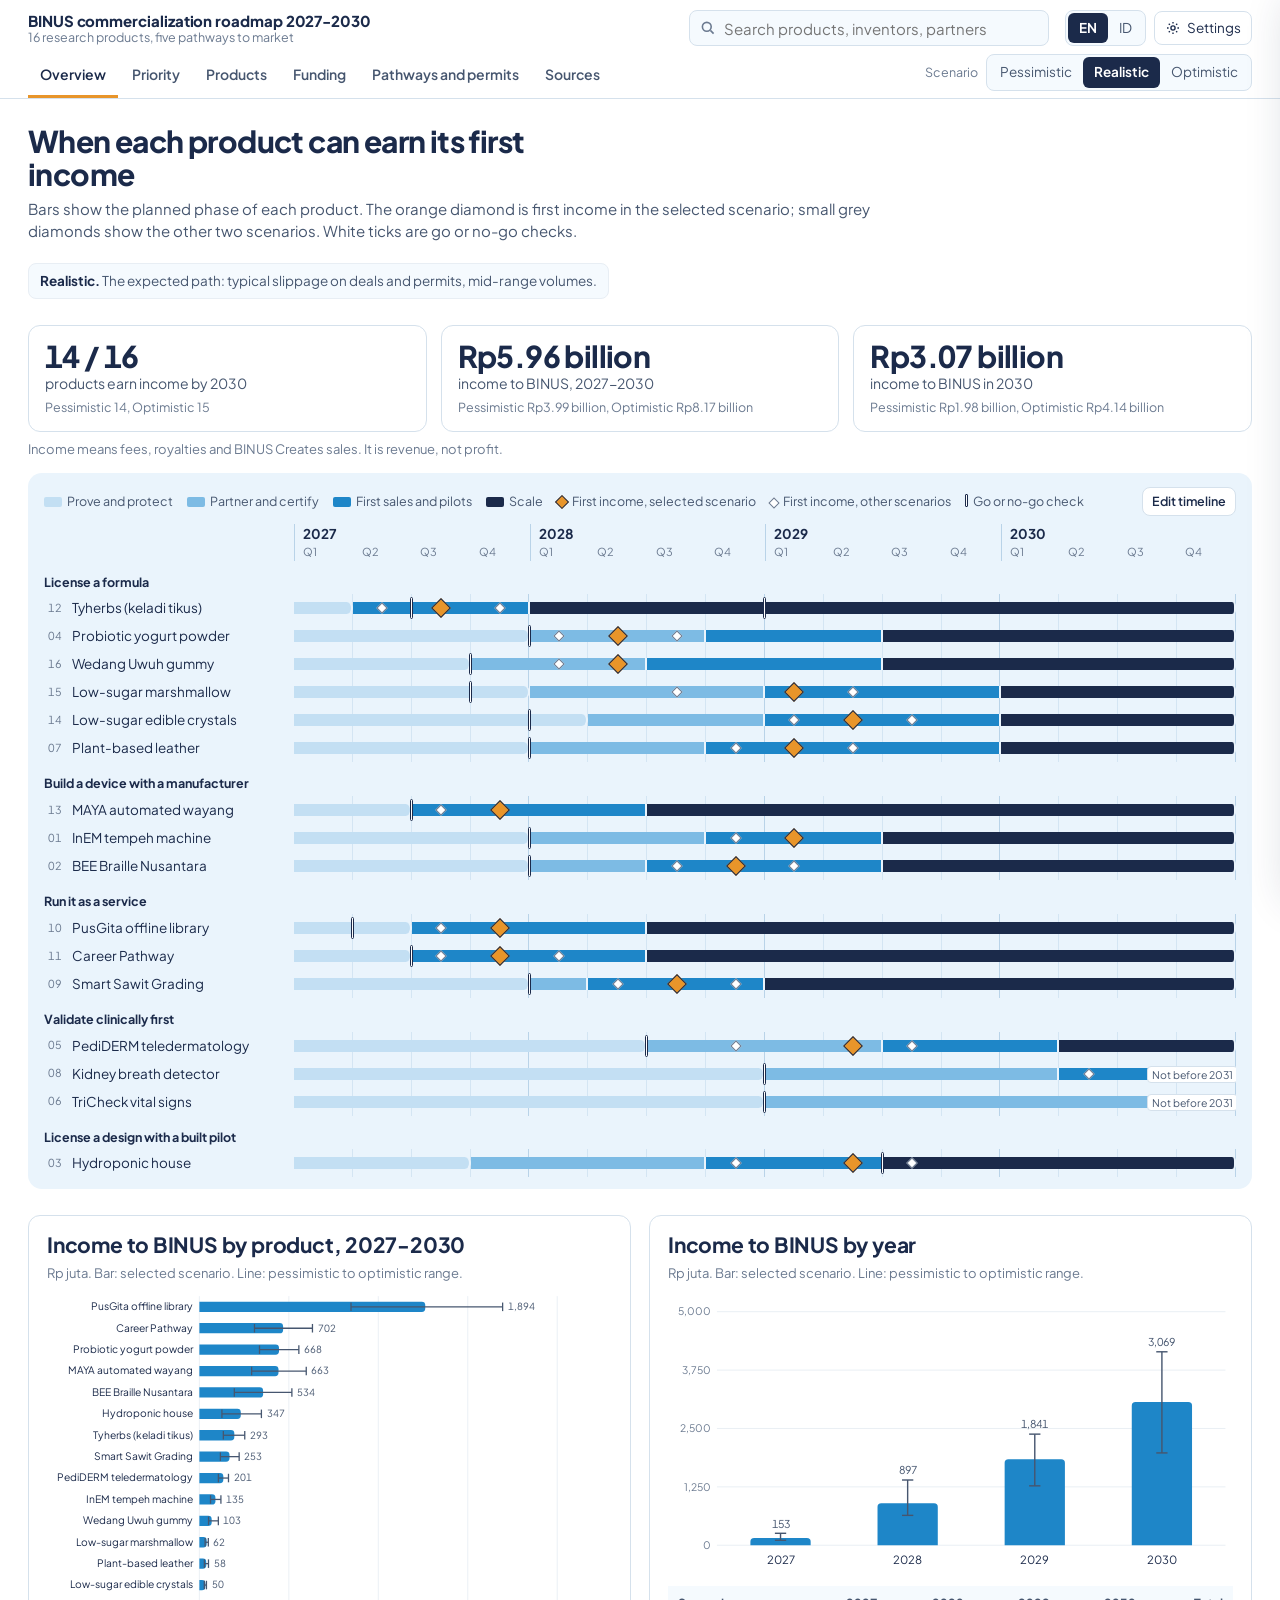
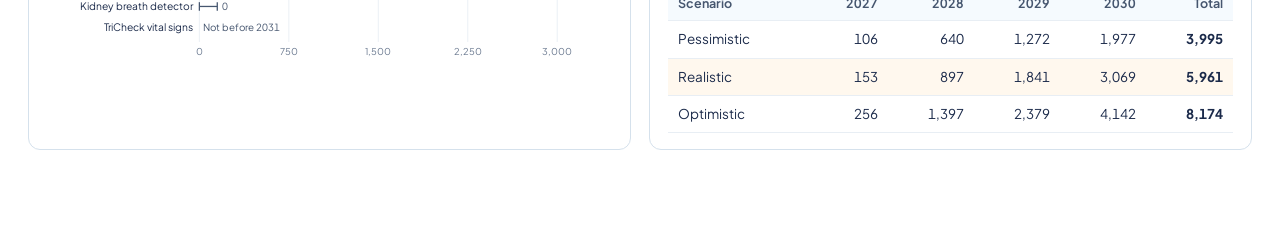
==== index.html @ 78d46384 "Add files via upload" ====
<!DOCTYPE html>
<html lang="en">
<head>
<meta charset="utf-8">
<meta name="viewport" content="width=device-width, initial-scale=1">
<title>BINUS commercialization roadmap 2027-2030</title>
<meta name="description" content="Roadmap from prototype to market for 16 BINUS research products, 2027-2030.">
<meta name="robots" content="noindex, nofollow">
<meta name="theme-color" content="#1B2A4A">
<meta property="og:title" content="BINUS commercialization roadmap 2027-2030">
<meta property="og:description" content="16 research products, five pathways to market.">
<meta property="og:type" content="website">
<link rel="icon" href="/favicon.svg" type="image/svg+xml">
<link rel="preload" href="/assets/fonts/plus-jakarta-sans.153fc85b70.woff2" as="font" type="font/woff2" crossorigin>
<link rel="stylesheet" href="/assets/app.7f72f61b43.css">
</head>
<body>
<header class="top"><div class="top-in">
 <div class="row1">
  <div class="brand"><b id="b-title"></b><span id="b-sub"></span></div>
  <div class="search" role="search"><svg viewBox="0 0 20 20" fill="none" stroke="currentColor" stroke-width="2" aria-hidden="true"><circle cx="8.5" cy="8.5" r="5.5"/><path d="m13 13 4 4"/></svg><input id="q" type="search" autocomplete="off" role="combobox" aria-controls="sres" aria-expanded="false" aria-autocomplete="list"><div class="sres" id="sres" role="listbox"></div></div>
  <div class="ctl"><div class="seg-ctl" id="langctl" role="group"></div><button type="button" class="iconbtn" data-act="settings" id="setbtn"></button></div>
 </div>
 <div class="row2">
  <nav class="tabs" id="tabs" aria-label="Views"></nav>
  <div class="scen"><span id="scen-l"></span><div class="seg-ctl" id="scenctl" role="group"></div></div>
 </div>
</div></header>
<main id="main"></main>
<aside class="panel" id="panel" role="dialog" aria-modal="true" aria-labelledby="panel-h"></aside>
<div class="scrim" id="scrim"></div>
<div id="tip" role="tooltip"></div>
<div class="toast" id="toast" role="status" aria-live="polite"></div>
<input type="file" id="importfile" accept="application/json,.json" hidden>
<noscript><p style="padding:24px">This roadmap needs JavaScript. / Peta jalan ini membutuhkan JavaScript.</p></noscript>
<script src="/assets/data.2b3762babb.js"></script>
<script src="/assets/app.4395e6b6cd.js"></script>
</body>
</html>
---- assets/app.7f72f61b43.css ----
@font-face{font-family:"Jakarta";src:url(fonts/plus-jakarta-sans.153fc85b70.woff2) format("woff2");font-weight:200 800;font-style:normal;font-display:swap}
:root{
  --navy:#1B2A4A;--blue:#1E86C8;--sky:#EAF4FC;--sky2:#F5FAFE;--orange:#E8952A;--white:#fff;
  --ink:#1B2A4A;--ink2:#46566F;--ink3:#6B7A90;--line:#D5E1EC;--line2:#E8EEF4;--track:#B9D3E8;
  --ph-prove:#C3DFF3;--ph-partner:#7DBBE4;--ph-sell:#1E86C8;--ph-scale:#1B2A4A;
  --good:#1F7A4D;--warn:#9A5B00;--bad:#B3261E;
}
*{box-sizing:border-box}
html{-webkit-text-size-adjust:100%}
body{margin:0;font-family:"Jakarta",system-ui,-apple-system,"Segoe UI",sans-serif;color:var(--ink);background:var(--white);font-size:15px;line-height:1.5}
a{color:var(--blue);text-decoration-thickness:1px;text-underline-offset:2px}
button,input,select,textarea{font:inherit;color:inherit}
:focus-visible{outline:3px solid var(--orange);outline-offset:2px;border-radius:4px}
.sr{position:absolute;width:1px;height:1px;overflow:hidden;clip:rect(0 0 0 0);white-space:nowrap}
h1{font-size:30px;line-height:1.12;letter-spacing:-.02em;font-weight:760;margin:0 0 6px;max-width:28ch}
h2{font-size:21px;line-height:1.2;letter-spacing:-.01em;font-weight:720;margin:0 0 6px}
h3{font-size:16px;line-height:1.3;font-weight:700;margin:0 0 6px}
h4{font-size:14px;font-weight:700;margin:14px 0 6px;color:var(--navy)}
p{margin:0 0 10px;max-width:78ch}
.muted{color:var(--ink3)}
.small{font-size:13px}
.cite{font-size:.72em;vertical-align:super;line-height:0;text-decoration:none;margin-left:1px;font-weight:650}

/* top bar */
.top{position:sticky;top:0;z-index:30;background:rgba(255,255,255,.97);border-bottom:1px solid var(--line);backdrop-filter:saturate(1.2) blur(6px)}
.top-in{max-width:1360px;margin:0 auto;padding:10px 28px 0}
.row1{display:flex;align-items:center;gap:16px;flex-wrap:wrap}
.brand{display:flex;flex-direction:column;line-height:1.15;margin-right:auto;min-width:0}
.brand b{font-size:15px;font-weight:760;letter-spacing:-.005em}
.brand span{font-size:12.5px;color:var(--ink3)}
.search{position:relative;width:min(360px,100%)}
.search input{width:100%;height:36px;border:1px solid var(--line);border-radius:8px;padding:0 12px 0 34px;background:var(--sky2)}
.search input:focus{background:#fff;border-color:var(--blue);outline:none;box-shadow:0 0 0 3px rgba(30,134,200,.18)}
.search svg{position:absolute;left:11px;top:10px;width:16px;height:16px;color:var(--ink3)}
.sres{position:absolute;top:40px;left:0;right:0;background:#fff;border:1px solid var(--line);border-radius:10px;box-shadow:0 10px 30px rgba(27,42,74,.14);padding:6px;display:none;max-height:420px;overflow:auto}
.sres.on{display:block}
.sres button{display:block;width:100%;text-align:left;border:0;background:none;padding:7px 9px;border-radius:6px;cursor:pointer}
.sres button[aria-selected="true"],.sres button:hover{background:var(--sky)}
.sres .sn{font-weight:650}
.sres .sm{display:block;font-size:12.5px;color:var(--ink3)}
.sres .none{padding:8px;color:var(--ink3);font-size:13.5px}
.ctl{display:flex;align-items:center;gap:8px}
.seg-ctl{display:inline-flex;border:1px solid var(--line);border-radius:8px;padding:2px;background:var(--sky2)}
.seg-ctl button{border:0;background:none;padding:5px 11px;border-radius:6px;cursor:pointer;font-size:13.5px;color:var(--ink2);white-space:nowrap}
.seg-ctl button[aria-pressed="true"]{background:var(--navy);color:#fff;font-weight:650}
.iconbtn{height:34px;min-width:34px;border:1px solid var(--line);border-radius:8px;background:#fff;cursor:pointer;display:inline-flex;align-items:center;justify-content:center;gap:6px;padding:0 10px;font-size:13.5px}
.iconbtn:hover{border-color:var(--blue)}
.iconbtn svg{width:16px;height:16px}
.row2{display:flex;align-items:flex-end;gap:16px;flex-wrap:wrap;margin-top:8px}
.tabs{display:flex;gap:2px;margin-right:auto;overflow-x:auto;scrollbar-width:none}
.tabs a{display:block;padding:9px 12px 10px;text-decoration:none;color:var(--ink2);font-weight:600;font-size:14px;border-bottom:3px solid transparent;white-space:nowrap}
.tabs a:hover{color:var(--navy)}
.tabs a[aria-current="page"]{color:var(--navy);border-bottom-color:var(--orange)}
.scen{display:flex;align-items:center;gap:8px;padding-bottom:7px}
.scen>span{font-size:12.5px;color:var(--ink3)}
.hiddenflag{font-size:12.5px;color:var(--warn);padding-bottom:10px}

/* settings panel */
.panel{position:fixed;top:0;right:0;bottom:0;width:min(420px,100%);background:#fff;z-index:50;box-shadow:-12px 0 40px rgba(27,42,74,.18);transform:translateX(105%);transition:transform .18s ease;display:flex;flex-direction:column}
.panel.on{transform:none}
@media (prefers-reduced-motion:reduce){.panel{transition:none}}
.panel-h{display:flex;align-items:center;justify-content:space-between;padding:16px 20px;border-bottom:1px solid var(--line2)}
.panel-b{padding:16px 20px 30px;overflow:auto;flex:1}
.scrim{position:fixed;inset:0;background:rgba(27,42,74,.28);z-index:45;display:none}
.scrim.on{display:block}
.chk{display:flex;gap:8px;align-items:flex-start;padding:4px 0;font-size:14px;cursor:pointer}
.chk input{margin-top:3px;accent-color:var(--navy)}
.grp{font-size:13px;font-weight:700;color:var(--navy);margin:14px 0 4px}
.btnrow{display:flex;gap:8px;flex-wrap:wrap;margin:10px 0}
.btn{text-decoration:none;display:inline-block;border:1px solid var(--line);background:#fff;border-radius:8px;padding:7px 12px;cursor:pointer;font-size:13.5px;font-weight:600;color:var(--navy)}
.btn:hover{border-color:var(--blue)}
.btn.primary{background:var(--navy);border-color:var(--navy);color:#fff}
.btn.warn{color:var(--bad)}
.btn.sm{padding:4px 9px;font-size:12.5px}
.toast{position:fixed;bottom:22px;left:50%;transform:translateX(-50%);background:var(--navy);color:#fff;padding:9px 16px;border-radius:8px;font-size:14px;z-index:60;display:none}
.toast.on{display:block}

/* main */
main{max-width:1360px;margin:0 auto;padding:26px 28px 80px}
.vhead{display:flex;justify-content:space-between;align-items:flex-end;gap:20px;flex-wrap:wrap;margin-bottom:16px}
.lede{color:var(--ink2);max-width:80ch;margin:0}
.scen-note{font-size:13.5px;color:var(--ink2);background:var(--sky2);border:1px solid var(--line2);border-radius:8px;padding:7px 11px;max-width:60ch}
.scen-note b{color:var(--navy)}
.kpis{display:grid;grid-template-columns:repeat(3,minmax(0,1fr));gap:14px;margin:6px 0 8px}
.kpi{border:1px solid var(--line);border-radius:12px;padding:14px 16px}
.kpi b{display:block;font-size:30px;letter-spacing:-.02em;line-height:1.1;font-weight:760;font-variant-numeric:tabular-nums}
.kpi span{display:block;color:var(--ink2);font-size:14px}
.kpi em{display:block;font-style:normal;color:var(--ink3);font-size:12.5px;margin-top:4px}
.note{font-size:13px;color:var(--ink3);margin:6px 0 0}
.card{border:1px solid var(--line);border-radius:12px;padding:16px 18px;background:#fff}
.two{display:grid;grid-template-columns:repeat(2,minmax(0,1fr));gap:18px}
.sec{margin-top:26px}

/* timeline */
.tlbox{background:var(--sky);border-radius:14px;padding:14px 16px 12px;margin-top:14px}
.tlbar{display:flex;align-items:center;justify-content:space-between;gap:12px;flex-wrap:wrap;margin-bottom:8px}
.legend{display:flex;gap:14px;flex-wrap:wrap;font-size:12.5px;color:var(--ink2);align-items:center}
.legend i{display:inline-block;vertical-align:-1px;margin-right:5px}
.lg-ph{width:18px;height:10px;border-radius:2px}
.lg-d{width:10px;height:10px;transform:rotate(45deg);background:var(--orange);border:1.5px solid var(--navy)}
.lg-o{width:8px;height:8px;transform:rotate(45deg);border:1.5px solid var(--ink3);background:#fff}
.lg-g{width:3px;height:13px;background:#fff;border:1px solid var(--navy);border-radius:1px}
.tlscroll{overflow-x:auto}
.tl{min-width:880px}
.tl-h,.tl-r{display:grid;grid-template-columns:250px 1fr;align-items:center}
.tl-years{display:grid;grid-template-columns:repeat(4,1fr)}
.tl-y{display:grid;grid-template-columns:repeat(4,1fr);border-left:1px solid var(--track)}
.tl-y b{grid-column:1/-1;font-size:13.5px;padding-left:8px}
.tl-y span{font-size:11px;color:var(--ink3);padding-left:8px}
.tl-g{padding:12px 0 3px;font-size:12.5px;font-weight:700;color:var(--navy)}
.tl-r{border-radius:6px}
.tl-r:hover{background:rgba(255,255,255,.7)}
.tl-l{font-size:13.5px;padding:3px 8px 3px 4px;display:flex;gap:7px;align-items:center;min-width:0}
.tl-l a{color:var(--ink);text-decoration:none;white-space:nowrap;overflow:hidden;text-overflow:ellipsis}
.tl-l a:hover{text-decoration:underline}
.tl-no{font-size:11px;color:var(--ink3);font-variant-numeric:tabular-nums;width:17px;flex:none}
.tl-ed{display:none;gap:2px;margin-left:auto;flex:none}
.editing .tl-ed{display:inline-flex}
.tl-ed button{width:24px;height:24px;border:1px solid var(--line);background:#fff;border-radius:5px;cursor:pointer;font-size:12px;line-height:1;color:var(--navy);padding:0}
.tl-ed button:hover{border-color:var(--blue)}
.tl-t{position:relative;height:28px;background:repeating-linear-gradient(90deg,transparent 0,transparent calc(25% - 1px),var(--track) calc(25% - 1px),var(--track) 25%),repeating-linear-gradient(90deg,transparent 0,transparent calc(6.25% - 1px),rgba(185,211,232,.45) calc(6.25% - 1px),rgba(185,211,232,.45) 6.25%)}
.tseg{position:absolute;top:8px;height:12px;border-right:2px solid var(--sky)}
.tseg.st{border-top-left-radius:4px;border-bottom-left-radius:4px}
.tseg.en{border-top-right-radius:4px;border-bottom-right-radius:4px}
.ph-prove{background:var(--ph-prove)}.ph-partner{background:var(--ph-partner)}.ph-sell{background:var(--ph-sell)}.ph-scale{background:var(--ph-scale)}
.tgate{position:absolute;top:3px;width:3px;height:22px;margin-left:-2px;background:#fff;border:1px solid var(--navy);border-radius:2px}
.tmile{position:absolute;top:7px;width:14px;height:14px;margin-left:-7px;transform:rotate(45deg);background:var(--orange);border:1.5px solid var(--navy);z-index:2}
.tmo{position:absolute;top:10px;width:8px;height:8px;margin-left:-4px;transform:rotate(45deg);background:#fff;border:1.5px solid var(--ink3);z-index:1}
.tout{position:absolute;right:-2px;top:6px;font-size:10.5px;color:var(--ink2);background:#fff;border:1px solid var(--line);border-radius:4px;padding:0 4px;line-height:15px}
.tl-r.hid{opacity:.45}
.gshift{display:flex;align-items:center;gap:6px;font-size:13px}
.gshift b{min-width:56px;text-align:center;font-variant-numeric:tabular-nums}

/* charts */
.chart svg{display:block;width:100%;height:auto}
.chart text{font-family:inherit}
.chart .lab{font-size:12px;fill:var(--ink)}
.chart .val{font-size:11.5px;fill:var(--ink2);font-variant-numeric:tabular-nums}
.chart .ax{font-size:11px;fill:var(--ink3)}
.chart .hit{fill:transparent;cursor:default}
.chart .hit:hover+g rect,.chart g.row:hover rect.bar{fill:#156CA3}

/* tooltip */
#tip{position:fixed;z-index:70;pointer-events:none;background:var(--navy);color:#fff;font-size:12.5px;line-height:1.4;padding:7px 10px;border-radius:7px;max-width:300px;display:none;box-shadow:0 6px 18px rgba(27,42,74,.25)}

/* tables */
.tw{overflow-x:auto}
table{border-collapse:collapse;width:100%;font-size:13.5px}
th,td{text-align:left;padding:8px 10px;border-bottom:1px solid var(--line2);vertical-align:top}
th{font-size:12.5px;color:var(--ink2);font-weight:650;background:var(--sky2);white-space:nowrap}
td.n,th.n{text-align:right;font-variant-numeric:tabular-nums;white-space:nowrap}
tr.sel td{background:#FFF8EE}
th button.sort{border:0;background:none;padding:0;font-weight:650;color:inherit;cursor:pointer;font-size:inherit;display:inline-flex;gap:4px;align-items:center}
th button.sort[aria-sort]::after{content:"";border:4px solid transparent;border-top-color:currentColor;margin-top:4px}
th button.sort[aria-sort="ascending"]::after{border-top-color:transparent;border-bottom-color:currentColor;margin-top:-4px}
td.sc-col,th.sc-col{background:#FFF8EE}
.qchip{display:inline-block;font-size:12px;font-weight:650;padding:2px 8px;border-radius:999px;white-space:nowrap}
.q-do{background:#DDF0E6;color:#165C3A}.q-partner{background:#E1EEFA;color:#174E79}.q-small{background:#FFF0D6;color:#7A4800}.q-park{background:#ECEFF3;color:#46566F}
.inp{width:100%;border:1px solid var(--line);border-radius:6px;padding:5px 7px;background:#fff;font-size:13.5px}
.inp.num{width:86px;text-align:right;font-variant-numeric:tabular-nums}
.inp.tiny{width:52px;text-align:center}
select.inp{padding:5px 6px}
.inp:focus{border-color:var(--blue);outline:none;box-shadow:0 0 0 3px rgba(30,134,200,.18)}

/* priority */
.prio{display:grid;grid-template-columns:minmax(0,560px) minmax(0,1fr);gap:22px;align-items:start}
.qgrid4{display:grid;grid-template-columns:repeat(2,minmax(0,1fr));gap:12px}
.qbox{border:1px solid var(--line);border-radius:12px;padding:12px 14px}
.qbox h3{display:flex;align-items:center;gap:8px;margin-bottom:4px}
.q-do-b{background:#F4FAF6}.q-partner-b{background:#F4F8FD}.q-small-b{background:#FFFBF4}.q-park-b{background:#F8F9FB}
.ctlbox{background:var(--sky2);border:1px solid var(--line2);border-radius:12px;padding:12px 14px;margin-bottom:14px}
.ctlbox label{font-size:13.5px}
.rng{display:flex;align-items:center;gap:10px;flex-wrap:wrap}
.rng input[type=range]{accent-color:var(--navy);width:220px}
.wgrid{display:grid;grid-template-columns:repeat(2,minmax(0,1fr));gap:4px 18px;margin-top:8px}
.wgrid div{display:flex;justify-content:space-between;align-items:center;gap:8px;font-size:13px}
.wgrid input{width:90px;accent-color:var(--navy)}
.scorebox{margin-top:14px}
.scorebox input{width:44px}

/* products */
.pv{display:grid;grid-template-columns:270px minmax(0,1fr);gap:26px;align-items:start}
.pv>div{min-width:0}
h1{overflow-wrap:break-word}
.plist{position:sticky;top:120px;max-height:calc(100vh - 140px);overflow:auto;padding-right:4px}
.plist input,.plist select{margin-bottom:8px}
.plist ul{list-style:none;margin:0;padding:0}
.plist .pg{font-size:12px;font-weight:700;color:var(--navy);margin:12px 0 3px}
.plist a{display:flex;gap:7px;padding:5px 8px;border-radius:6px;color:var(--ink2);text-decoration:none;font-size:13.5px;line-height:1.3}
.plist a:hover{background:var(--sky)}
.plist a[aria-current="page"]{background:var(--navy);color:#fff}
.plist a .tl-no{color:inherit;opacity:.7}
.plist a.hid{opacity:.5}
.plist-sel{display:none}
.ph{border-bottom:1px solid var(--line2);padding-bottom:12px;margin-bottom:12px}
.ph-top{display:flex;justify-content:space-between;gap:12px;align-items:flex-start;flex-wrap:wrap}
.ph .lead{color:var(--ink2);margin:0}
.chips{display:flex;gap:8px;flex-wrap:wrap;margin:10px 0 0}
.chip{font-size:12.5px;border:1px solid var(--line);border-radius:999px;padding:3px 10px;color:var(--ink2);background:#fff}
.chip b{color:var(--navy)}
.facts{display:grid;grid-template-columns:repeat(3,minmax(0,1fr));gap:10px;margin-top:12px}
.fact{background:var(--sky2);border:1px solid var(--line2);border-radius:10px;padding:9px 12px}
.fact span{display:block;font-size:12px;color:var(--ink3)}
.fact b{font-size:15.5px;font-variant-numeric:tabular-nums}
.fact .qchip{display:inline-block;margin-right:4px}
.fact small{display:block;font-size:12px;color:var(--ink3)}
.nextact{margin-top:10px;font-size:14px;border-left:3px solid var(--orange);padding:4px 0 4px 10px}
.ptabs{display:flex;gap:2px;border-bottom:1px solid var(--line);margin:16px 0 14px;overflow-x:auto}
.ptabs a{padding:8px 12px;text-decoration:none;color:var(--ink2);font-weight:600;font-size:13.5px;border-bottom:3px solid transparent;white-space:nowrap;margin-bottom:-1px}
.ptabs a[aria-selected="true"]{color:var(--navy);border-bottom-color:var(--navy)}
.tp{display:none}.tp.on{display:block}
.tp>h2.ptitle{display:none}
.qgrid{display:grid;grid-template-columns:70px repeat(4,minmax(0,1fr));gap:6px;margin-top:8px}
.qgrid .yh{font-weight:700;font-size:14px;padding-top:8px}
.qgrid .qh{font-size:12px;color:var(--ink3);text-align:left;padding-left:2px}
.qc{border:1px solid var(--line2);border-radius:8px;padding:7px 9px 8px;font-size:13px;line-height:1.42;background:#fff;position:relative;border-top:5px solid var(--line2)}
.qc.ph-prove-b{border-top-color:var(--ph-prove)}.qc.ph-partner-b{border-top-color:var(--ph-partner)}.qc.ph-sell-b{border-top-color:var(--ph-sell)}.qc.ph-scale-b{border-top-color:var(--ph-scale)}
.qc .pt{display:block;font-size:11px;color:var(--ink3);margin-bottom:3px}
.qc .qn{display:none}
.qc .gt{display:block;margin-top:6px;font-size:12px;font-weight:650;color:var(--navy)}
.qc .fi{display:block;margin-top:6px;font-size:12px;font-weight:650;color:#7A4800}
.qc.mt{background:var(--sky2);color:var(--ink3)}
.moved{margin-top:12px;font-size:13px}
.moved li{margin:3px 0}
ul.clean{margin:0;padding-left:18px}
ul.clean li{margin:3px 0}
.swot{display:grid;grid-template-columns:repeat(2,minmax(0,1fr));gap:12px}
.swot>div{border:1px solid var(--line);border-radius:10px;padding:10px 14px}
.swot h4{margin-top:2px}
.comps{display:grid;grid-template-columns:repeat(2,minmax(0,1fr));gap:12px}
.comp{border:1px solid var(--line);border-radius:10px;padding:12px 14px;display:flex;flex-direction:column;gap:6px}
.comp h3{margin:0;font-size:15px}
.st{font-size:11.5px;font-weight:650;padding:2px 8px;border-radius:999px;align-self:flex-start}
.st-comm{background:#DDF0E6;color:#165C3A}.st-fail{background:#FBE3E1;color:#8A1C14}.st-res{background:#E1EEFA;color:#174E79}.st-pat{background:#ECEFF3;color:#46566F}.st-prog{background:#FFF0D6;color:#7A4800}
.comp p{margin:0;font-size:13.5px}
.comp .opp{background:#FFF8EE;border-left:3px solid var(--orange);padding:6px 9px;border-radius:0 6px 6px 0;font-size:13.5px}
.comp .opp b{display:block;font-size:12px;color:#7A4800}
.kv{display:grid;grid-template-columns:150px 1fr;gap:6px 14px;font-size:14px}
.kv dt{color:var(--ink3);font-size:13px}
.kv dd{margin:0}
.helix4{display:grid;grid-template-columns:repeat(4,minmax(0,1fr));gap:10px}
.helix4>div{background:var(--sky2);border:1px solid var(--line2);border-radius:10px;padding:10px 12px;font-size:13.5px}
.helix4 b{display:block;font-size:12.5px;color:var(--navy);margin-bottom:3px}
.bar-need{height:10px;border-radius:5px;background:var(--line2);position:relative;overflow:hidden;margin-top:4px;min-width:120px}
.bar-need i{position:absolute;top:0;bottom:0;left:0}
.bar-need i.aw{background:var(--navy)}
.bar-need i.pi{background:var(--ph-partner)}
.stream{border:1px solid var(--line);border-radius:10px;padding:10px 14px;margin-bottom:10px}
.stream-h{display:flex;justify-content:space-between;gap:10px;flex-wrap:wrap;align-items:baseline}
.sgrid{display:flex;gap:14px;flex-wrap:wrap;margin-top:8px;align-items:flex-end}
.sgrid label{display:flex;flex-direction:column;font-size:12px;color:var(--ink3);gap:3px}
.edited{font-size:11.5px;font-weight:650;color:var(--warn);background:#FFF0D6;border-radius:999px;padding:1px 8px;margin-left:6px;vertical-align:2px}
.linklist{list-style:none;padding:0;margin:0}
.linklist li{display:flex;justify-content:space-between;gap:10px;align-items:center;padding:8px 0;border-bottom:1px solid var(--line2)}
.addrow{display:grid;grid-template-columns:1fr 1.4fr auto;gap:8px;margin-top:10px}

/* drawer for timeline editing */
.drow{display:grid;grid-template-columns:1.3fr 1fr 1fr auto;gap:6px;margin-bottom:6px;align-items:center}
.grow{display:grid;grid-template-columns:1fr 1.6fr auto;gap:6px;margin-bottom:6px;align-items:center}
.frow{display:grid;grid-template-columns:110px 1fr;gap:8px;align-items:center;margin-bottom:6px;font-size:13.5px}

/* guide */
.paths{display:grid;grid-template-columns:repeat(auto-fill,minmax(240px,1fr));gap:12px}
.path{border:1px solid var(--line);border-radius:12px;padding:14px 16px}
.path .who{font-size:13px;color:var(--ink3);margin-bottom:6px}
.path ol{margin:8px 0 0;padding-left:20px;font-size:13.5px}
.path ol li{margin:2px 0}
.path .ex{font-size:12.5px;color:var(--ink2);margin-top:8px}
.srcs{list-style:none;padding:0;margin:0;counter-reset:none}
.srcs li{display:grid;grid-template-columns:40px 1fr;gap:6px;padding:6px 8px;border-radius:6px;font-size:13.5px}
.srcs li.hl{background:#FFF0D6}
.srcs .sn{color:var(--ink3);font-variant-numeric:tabular-nums;text-align:right}
.srcs a{word-break:break-word}

/* responsive */
@media (max-width:1100px){
  .prio{grid-template-columns:1fr}
  .helix4{grid-template-columns:repeat(2,minmax(0,1fr))}
}
@media (max-width:900px){
  .top{position:static}
  .tl-h,.tl-r{grid-template-columns:150px 1fr}
  .tl{min-width:720px}
  .top-in{padding:8px 16px 0}
  main{padding:18px 16px 60px}
  .pv{grid-template-columns:1fr}
  .plist{display:none}
  .plist-sel{display:block;margin-bottom:12px}
  .two,.comps,.facts{grid-template-columns:1fr}
  .kpis{grid-template-columns:1fr}
  .qgrid{grid-template-columns:1fr}
  .qgrid .qh{display:none}
  .qgrid .yh{padding-top:12px}
  .qc .qn{display:inline;font-weight:650;color:var(--ink2);margin-right:4px}
  h1{font-size:25px}
  .search{order:3;width:100%}
}
@media (max-width:600px){
  .swot,.helix4,.qgrid4{grid-template-columns:1fr}
  .kv{grid-template-columns:1fr}
  .addrow{grid-template-columns:1fr}
  .scen>span{display:none}
  .brand span{display:none}
}
@media print{
  .top,.panel,.scrim,.plist,.plist-sel,.ptabs,.btnrow,.noprint,.tl-ed,#tip{display:none!important}
  main{padding:0;max-width:none}
  .pv{display:block}
  .tp{display:block!important;break-inside:auto;margin-bottom:18px}
  .tp>h2.ptitle{display:block;margin-top:14px}
  .tlbox,.fact,.helix4>div{background:#fff!important;border:1px solid var(--line)}
  .tlscroll{overflow:visible}
  .tl{min-width:0}
  a{color:var(--ink)}
  .qc,.comp,.stream{break-inside:avoid}
}
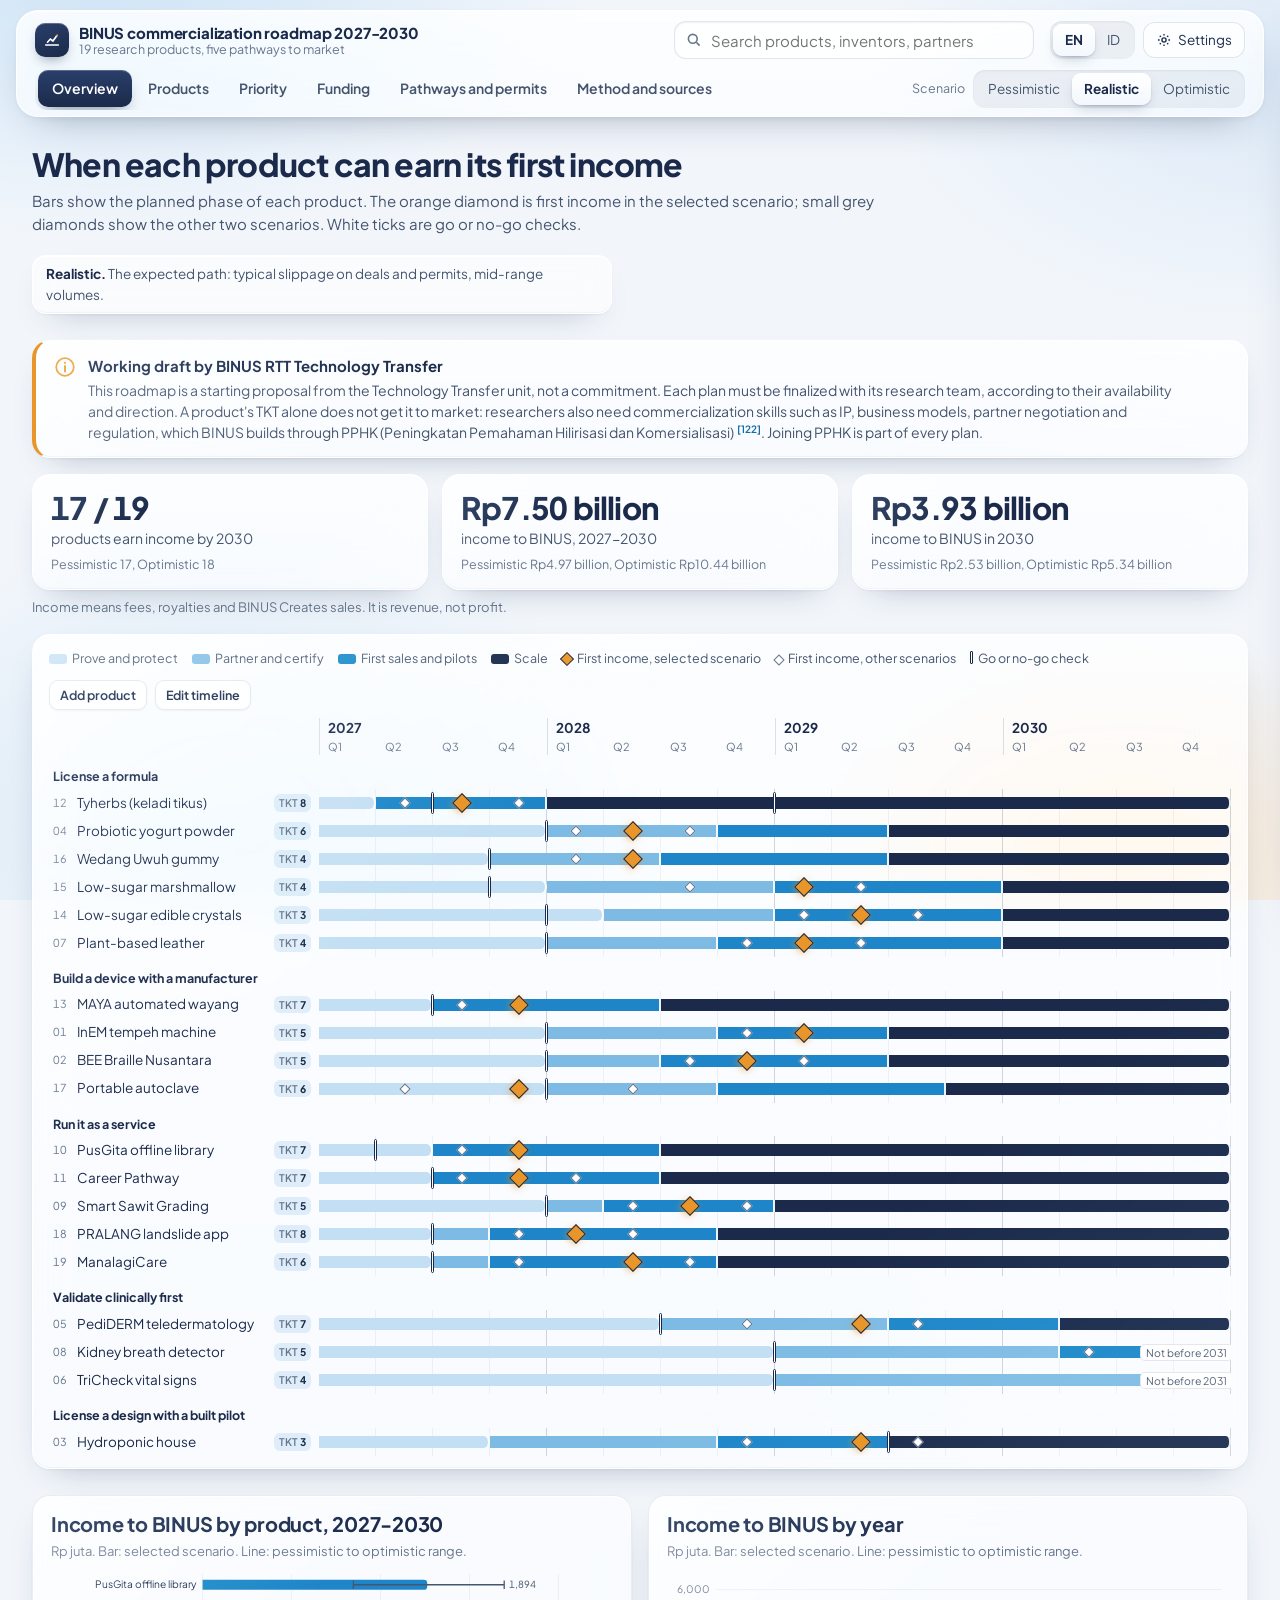
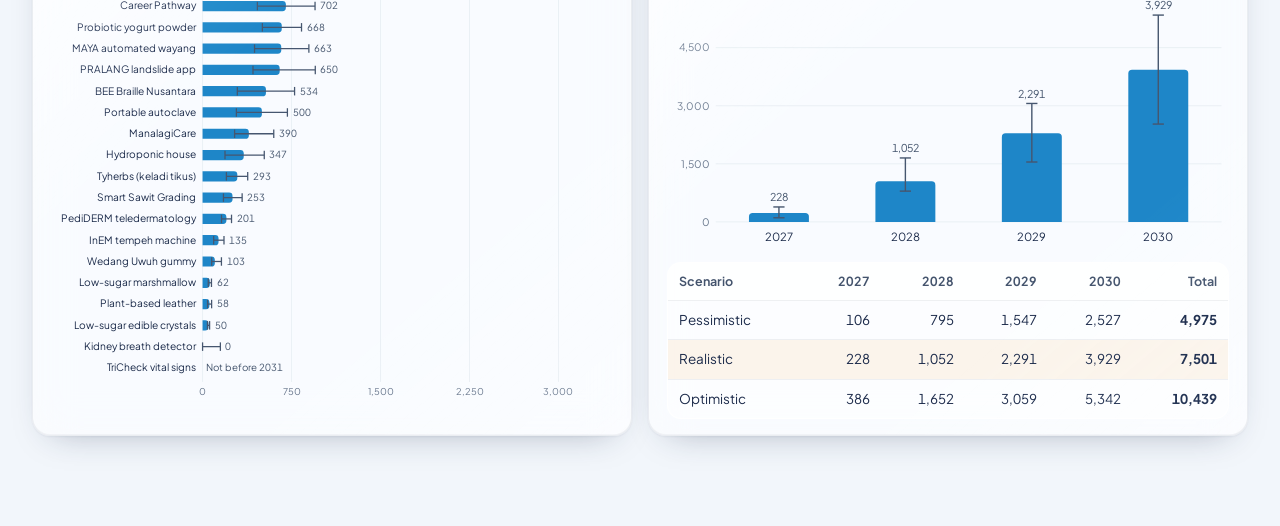
==== commit 830584d3: "Add files via upload" ====
--- a/index.html
+++ b/index.html
@@ -4,25 +4,27 @@
 <meta charset="utf-8">
 <meta name="viewport" content="width=device-width, initial-scale=1">
 <title>BINUS commercialization roadmap 2027-2030</title>
-<meta name="description" content="Roadmap from prototype to market for 16 BINUS research products, 2027-2030.">
+<meta name="description" content="Roadmap from prototype to market for 19 BINUS research products, 2027-2030.">
 <meta name="robots" content="noindex, nofollow">
 <meta name="theme-color" content="#1B2A4A">
 <meta property="og:title" content="BINUS commercialization roadmap 2027-2030">
-<meta property="og:description" content="16 research products, five pathways to market.">
+<meta property="og:description" content="19 research products, five pathways to market.">
 <meta property="og:type" content="website">
 <link rel="icon" href="/favicon.svg" type="image/svg+xml">
 <link rel="preload" href="/assets/fonts/plus-jakarta-sans.153fc85b70.woff2" as="font" type="font/woff2" crossorigin>
-<link rel="stylesheet" href="/assets/app.7f72f61b43.css">
+<link rel="stylesheet" href="/assets/app.f332391e59.css">
 </head>
 <body>
+<div class="bg" aria-hidden="true"></div>
 <header class="top"><div class="top-in">
  <div class="row1">
-  <div class="brand"><b id="b-title"></b><span id="b-sub"></span></div>
+  <a class="brand" href="#/overview"><span class="mark" aria-hidden="true"><svg viewBox="0 0 20 20" width="18" height="18" fill="none" stroke="#fff" stroke-width="1.8" stroke-linecap="round"><path d="M3 15.5h14"/><path d="M5 12.5l3.2-3.6 2.8 2.2L15.5 5"/><circle cx="15.5" cy="5" r="1.2" fill="#E8952A" stroke="none"/></svg></span><span class="bt"><b id="b-title"></b><span id="b-sub"></span></span></a>
   <div class="search" role="search"><svg viewBox="0 0 20 20" fill="none" stroke="currentColor" stroke-width="2" aria-hidden="true"><circle cx="8.5" cy="8.5" r="5.5"/><path d="m13 13 4 4"/></svg><input id="q" type="search" autocomplete="off" role="combobox" aria-controls="sres" aria-expanded="false" aria-autocomplete="list"><div class="sres" id="sres" role="listbox"></div></div>
   <div class="ctl"><div class="seg-ctl" id="langctl" role="group"></div><button type="button" class="iconbtn" data-act="settings" id="setbtn"></button></div>
  </div>
  <div class="row2">
   <nav class="tabs" id="tabs" aria-label="Views"></nav>
+  <button type="button" id="hiddenflag" class="hiddenflag" data-act="settings" hidden></button>
   <div class="scen"><span id="scen-l"></span><div class="seg-ctl" id="scenctl" role="group"></div></div>
  </div>
 </div></header>
@@ -33,7 +35,7 @@
 <div class="toast" id="toast" role="status" aria-live="polite"></div>
 <input type="file" id="importfile" accept="application/json,.json" hidden>
 <noscript><p style="padding:24px">This roadmap needs JavaScript. / Peta jalan ini membutuhkan JavaScript.</p></noscript>
-<script src="/assets/data.2b3762babb.js"></script>
-<script src="/assets/app.4395e6b6cd.js"></script>
+<script src="/assets/data.4dc0bbde4e.js"></script>
+<script src="/assets/app.517e30c5d6.js"></script>
 </body>
 </html>
--- a/assets/app.f332391e59.css
+++ b/assets/app.f332391e59.css
@@ -0,0 +1,424 @@
+@font-face{font-family:"Jakarta";src:url(fonts/plus-jakarta-sans.153fc85b70.woff2) format("woff2");font-weight:200 800;font-style:normal;font-display:swap}
+:root{
+  --navy:#1B2A4A;--navy2:#24365C;--blue:#1E86C8;--blue-d:#156CA3;--sky:#EAF4FC;--sky2:#F5FAFE;--orange:#E8952A;
+  --ink:#1B2A4A;--ink2:#44546D;--ink3:#67768C;--line:rgba(27,42,74,.12);--line2:rgba(27,42,74,.07);--track:rgba(27,42,74,.14);
+  --ph-prove:#C3DFF3;--ph-partner:#7DBBE4;--ph-sell:#1E86C8;--ph-scale:#1B2A4A;
+  --good:#1F7A4D;--warn:#9A5B00;--bad:#B3261E;
+  --g-bg:linear-gradient(180deg,rgba(255,255,255,.78),rgba(255,255,255,.56));
+  --g-brd:rgba(255,255,255,.85);
+  --g-sh:inset 0 1px 0 rgba(255,255,255,.95),inset 0 -1px 0 rgba(27,42,74,.04),0 1px 2px rgba(27,42,74,.05),0 14px 34px -20px rgba(27,42,74,.38);
+  --g-sh-hi:inset 0 1px 0 rgba(255,255,255,.95),0 2px 6px rgba(27,42,74,.06),0 22px 44px -22px rgba(27,42,74,.45);
+  --spring:cubic-bezier(.3,1.25,.45,1);
+  --ease:cubic-bezier(.2,.8,.2,1);
+}
+*{box-sizing:border-box}
+html{-webkit-text-size-adjust:100%;scroll-padding-top:150px}
+body{margin:0;font-family:"Jakarta",system-ui,-apple-system,"Segoe UI",sans-serif;color:var(--ink);background:#F2F6FB;font-size:15px;line-height:1.5;-webkit-font-smoothing:antialiased}
+.bg{position:fixed;inset:0;z-index:-1;pointer-events:none;background:
+  radial-gradient(55% 45% at 8% -5%,#CDE3F6 0%,rgba(205,227,246,0) 70%),
+  radial-gradient(45% 40% at 100% 8%,#DCE9F7 0%,rgba(220,233,247,0) 70%),
+  radial-gradient(38% 38% at 88% 96%,#F8E6CF 0%,rgba(248,230,207,0) 70%),
+  radial-gradient(48% 48% at 18% 92%,#D6E8F6 0%,rgba(214,232,246,0) 70%),#F2F6FB}
+a{color:var(--blue-d);text-decoration-thickness:1px;text-underline-offset:2px}
+button,input,select,textarea{font:inherit;color:inherit}
+:focus-visible{outline:3px solid var(--orange);outline-offset:2px;border-radius:6px}
+.sr{position:absolute;width:1px;height:1px;overflow:hidden;clip:rect(0 0 0 0);white-space:nowrap}
+h1{font-size:32px;line-height:1.1;letter-spacing:-.025em;font-weight:760;margin:0 0 8px;max-width:30ch;overflow-wrap:break-word}
+h2{font-size:20px;line-height:1.2;letter-spacing:-.012em;font-weight:720;margin:0 0 6px}
+h3{font-size:16px;line-height:1.3;font-weight:700;margin:0 0 6px;letter-spacing:-.005em}
+h4{font-size:14px;font-weight:700;margin:12px 0 6px;color:var(--navy)}
+p{margin:0 0 10px;max-width:78ch}
+.muted{color:var(--ink3)}
+.small{font-size:13px}
+.cite{font-size:.72em;vertical-align:super;line-height:0;text-decoration:none;margin-left:1px;font-weight:650}
+
+/* glass surfaces */
+.glass{position:relative;background:var(--g-bg);-webkit-backdrop-filter:blur(22px) saturate(1.7);backdrop-filter:blur(22px) saturate(1.7);border:1px solid var(--g-brd);box-shadow:var(--g-sh);border-radius:18px}
+.glass::after{content:"";position:absolute;inset:0;border-radius:inherit;pointer-events:none;background:linear-gradient(140deg,rgba(255,255,255,.6) 0%,rgba(255,255,255,0) 32%,rgba(255,255,255,0) 70%,rgba(255,255,255,.25) 100%);mix-blend-mode:soft-light}
+.pad0{padding:0}
+
+/* top bar */
+.top{position:sticky;top:10px;z-index:30;padding:0 16px}
+.top-in{max-width:1360px;margin:10px auto 0;padding:10px 18px 6px;border-radius:22px;background:linear-gradient(180deg,rgba(255,255,255,.82),rgba(255,255,255,.64));-webkit-backdrop-filter:blur(26px) saturate(1.8);backdrop-filter:blur(26px) saturate(1.8);border:1px solid rgba(255,255,255,.9);box-shadow:inset 0 1px 0 #fff,0 18px 40px -24px rgba(27,42,74,.45),0 2px 6px rgba(27,42,74,.05)}
+.row1{display:flex;align-items:center;gap:16px;flex-wrap:wrap}
+.brand{display:flex;align-items:center;gap:10px;margin-right:auto;min-width:0;text-decoration:none;color:inherit}
+.brand .mark{width:34px;height:34px;flex:none;border-radius:10px;background:linear-gradient(160deg,#2A3F6A,#1B2A4A);box-shadow:inset 0 1px 0 rgba(255,255,255,.25),0 6px 14px -6px rgba(27,42,74,.6);display:grid;place-items:center}
+.brand .bt{display:flex;flex-direction:column;line-height:1.15;min-width:0}
+.brand b{font-size:15px;font-weight:760;letter-spacing:-.01em}
+.brand .bt span{font-size:12.5px;color:var(--ink3)}
+.search{position:relative;width:min(360px,100%)}
+.search input{width:100%;height:38px;border:1px solid var(--line);border-radius:12px;padding:0 12px 0 36px;background:rgba(255,255,255,.65);box-shadow:inset 0 1px 2px rgba(27,42,74,.06);transition:background .2s,box-shadow .2s,border-color .2s}
+.search input:focus{background:#fff;border-color:var(--blue);outline:none;box-shadow:0 0 0 4px rgba(30,134,200,.16)}
+.search svg{position:absolute;left:12px;top:11px;width:16px;height:16px;color:var(--ink3)}
+.sres{position:absolute;top:44px;left:0;right:0;border-radius:16px;padding:6px;display:none;max-height:420px;overflow:auto;background:rgba(255,255,255,.92);-webkit-backdrop-filter:blur(24px);backdrop-filter:blur(24px);border:1px solid rgba(255,255,255,.9);box-shadow:0 24px 48px -20px rgba(27,42,74,.45)}
+.sres.on{display:block;animation:pop .18s var(--ease)}
+.sres button{display:block;width:100%;text-align:left;border:0;background:none;padding:8px 10px;border-radius:10px;cursor:pointer}
+.sres button[aria-selected="true"],.sres button:hover{background:var(--sky)}
+.sres .sn{font-weight:650}
+.sres .sm{display:block;font-size:12.5px;color:var(--ink3)}
+.sres .none{padding:8px;color:var(--ink3);font-size:13.5px}
+.ctl{display:flex;align-items:center;gap:8px;flex-wrap:wrap}
+.seg-ctl{position:relative;display:inline-flex;padding:3px;border-radius:12px;background:rgba(27,42,74,.06);box-shadow:inset 0 1px 2px rgba(27,42,74,.08)}
+.seg-ctl .thumb{position:absolute;top:0;left:0;border-radius:9px;background:linear-gradient(180deg,#fff,#F3F8FD);box-shadow:inset 0 1px 0 #fff,0 1px 2px rgba(27,42,74,.16),0 6px 14px -6px rgba(27,42,74,.35);transition:transform .45s var(--spring),width .45s var(--spring),opacity .2s;z-index:0}
+.seg-ctl button{position:relative;z-index:1;border:0;background:none;padding:6px 12px;border-radius:9px;cursor:pointer;font-size:13.5px;color:var(--ink2);white-space:nowrap;transition:color .2s}
+.seg-ctl button[aria-pressed="true"]{color:var(--navy);font-weight:680}
+.iconbtn{height:36px;min-width:36px;border:1px solid var(--line);border-radius:12px;background:rgba(255,255,255,.7);cursor:pointer;display:inline-flex;align-items:center;justify-content:center;gap:6px;padding:0 12px;font-size:13.5px;transition:background .2s,box-shadow .2s,transform .2s var(--spring)}
+.iconbtn:hover{background:#fff;box-shadow:0 6px 16px -8px rgba(27,42,74,.4)}
+.iconbtn:active{transform:scale(.97)}
+.iconbtn svg{width:16px;height:16px}
+.row2{display:flex;align-items:center;gap:14px;flex-wrap:wrap;margin-top:8px}
+.tabs{position:relative;display:flex;gap:2px;margin-right:auto;overflow-x:auto;scrollbar-width:none;padding:3px;border-radius:12px}
+.tabs::-webkit-scrollbar{display:none}
+.tabs .tab-ind{position:absolute;top:0;left:0;border-radius:10px;background:linear-gradient(180deg,#2A3F6A,#1B2A4A);box-shadow:inset 0 1px 0 rgba(255,255,255,.22),0 8px 18px -8px rgba(27,42,74,.65);transition:transform .5s var(--spring),width .5s var(--spring),opacity .2s;z-index:0}
+.tabs a{position:relative;z-index:1;display:block;padding:8px 14px;text-decoration:none;color:var(--ink2);font-weight:620;font-size:14px;white-space:nowrap;border-radius:10px;transition:color .25s}
+.tabs a:hover{color:var(--navy)}
+.tabs a[aria-current="page"]{color:#fff}
+.scen{display:flex;align-items:center;gap:8px}
+.scen>span{font-size:12.5px;color:var(--ink3)}
+.hiddenflag{font-size:12.5px;color:var(--warn);border:0;background:rgba(232,149,42,.12);border-radius:999px;padding:4px 10px;cursor:pointer}
+
+/* settings panel */
+.panel{position:fixed;top:10px;right:10px;bottom:10px;width:min(440px,calc(100% - 20px));z-index:50;border-radius:22px;transform:translateX(calc(100% + 30px));transition:transform .45s var(--spring);display:flex;flex-direction:column;background:linear-gradient(180deg,rgba(255,255,255,.9),rgba(255,255,255,.78));-webkit-backdrop-filter:blur(28px) saturate(1.8);backdrop-filter:blur(28px) saturate(1.8);border:1px solid rgba(255,255,255,.9);box-shadow:0 30px 60px -20px rgba(27,42,74,.5)}
+.panel.on{transform:none}
+.panel-h{display:flex;align-items:center;justify-content:space-between;padding:16px 20px;border-bottom:1px solid var(--line2)}
+.panel-b{padding:16px 20px 30px;overflow:auto;flex:1}
+.scrim{position:fixed;inset:0;background:rgba(27,42,74,.18);-webkit-backdrop-filter:blur(3px);backdrop-filter:blur(3px);z-index:45;display:none}
+.scrim.on{display:block;animation:fade .25s}
+.chk{display:flex;gap:8px;align-items:flex-start;padding:4px 0;font-size:14px;cursor:pointer}
+.chk input{margin-top:3px;accent-color:var(--navy)}
+.grp{font-size:13px;font-weight:700;color:var(--navy);margin:14px 0 4px}
+.btnrow{display:flex;gap:8px;flex-wrap:wrap;margin:10px 0;align-items:center}
+.btn{text-decoration:none;display:inline-flex;align-items:center;gap:6px;border:1px solid var(--line);background:rgba(255,255,255,.72);border-radius:11px;padding:7px 13px;cursor:pointer;font-size:13.5px;font-weight:640;color:var(--navy);box-shadow:inset 0 1px 0 #fff,0 1px 2px rgba(27,42,74,.06);transition:background .2s,box-shadow .2s,transform .2s var(--spring)}
+.btn:hover{background:#fff;box-shadow:inset 0 1px 0 #fff,0 8px 18px -10px rgba(27,42,74,.45)}
+.btn:active{transform:scale(.97)}
+.btn.primary{background:linear-gradient(180deg,#2A3F6A,#1B2A4A);border-color:#1B2A4A;color:#fff;box-shadow:inset 0 1px 0 rgba(255,255,255,.2),0 8px 18px -10px rgba(27,42,74,.7)}
+.btn.ghost{background:transparent;box-shadow:none;border-color:transparent;color:var(--blue-d);padding:5px 8px}
+.btn.ghost:hover{background:rgba(30,134,200,.08)}
+.btn.warn{color:var(--bad)}
+.btn.sm{padding:5px 10px;font-size:12.5px;border-radius:9px}
+.btn[disabled]{opacity:.45;cursor:not-allowed}
+.toast{position:fixed;bottom:22px;left:50%;transform:translateX(-50%);background:rgba(27,42,74,.92);-webkit-backdrop-filter:blur(12px);backdrop-filter:blur(12px);color:#fff;padding:10px 18px;border-radius:14px;font-size:14px;z-index:60;display:none;box-shadow:0 16px 36px -12px rgba(27,42,74,.6)}
+.toast.on{display:block;animation:rise .35s var(--spring)}
+
+/* main */
+main{max-width:1360px;margin:0 auto;padding:30px 32px 90px}
+.vhead{display:flex;justify-content:space-between;align-items:flex-end;gap:20px;flex-wrap:wrap;margin-bottom:16px}
+.lede{color:var(--ink2);max-width:80ch;margin:0}
+.scen-note{font-size:13.5px;color:var(--ink2);background:rgba(255,255,255,.6);-webkit-backdrop-filter:blur(14px);backdrop-filter:blur(14px);border:1px solid rgba(255,255,255,.85);border-radius:14px;padding:8px 13px;max-width:58ch;box-shadow:var(--g-sh)}
+.scen-note b{color:var(--navy)}
+.disc{display:flex;gap:12px;padding:14px 18px;margin:4px 0 16px;border-left:4px solid var(--orange)}
+.disc svg{width:22px;height:22px;flex:none;color:var(--orange);margin-top:1px}
+.disc b{display:block;margin-bottom:3px}
+.disc p{margin:0;font-size:14px;color:var(--ink2);max-width:110ch}
+.disc-s{display:flex;gap:8px;align-items:flex-start;font-size:12.5px;color:var(--ink3);margin:10px 0 0;max-width:none}
+.disc-s svg{width:15px;height:15px;flex:none;color:var(--orange);margin-top:2px}
+.kpis{display:grid;grid-template-columns:repeat(3,minmax(0,1fr));gap:14px;margin:6px 0 8px}
+.kpi{padding:16px 18px}
+.kpi b{display:block;font-size:31px;letter-spacing:-.025em;line-height:1.1;font-weight:760;font-variant-numeric:tabular-nums}
+.kpi span{display:block;color:var(--ink2);font-size:14px;margin-top:2px}
+.kpi em{display:block;font-style:normal;color:var(--ink3);font-size:12.5px;margin-top:6px}
+.note{font-size:13px;color:var(--ink3);margin:6px 0 0}
+.card{border-radius:18px;padding:16px 18px;background:rgba(255,255,255,.6);border:1px solid var(--line2)}
+.two{display:grid;grid-template-columns:repeat(2,minmax(0,1fr));gap:16px}
+.sec{margin-top:26px}
+
+/* timeline */
+.tlbox{padding:14px 16px 12px;margin-top:16px}
+.tlbar{display:flex;align-items:center;justify-content:space-between;gap:12px;flex-wrap:wrap;margin-bottom:8px}
+.legend{display:flex;gap:14px;flex-wrap:wrap;font-size:12.5px;color:var(--ink2);align-items:center}
+.legend i{display:inline-block;vertical-align:-1px;margin-right:5px}
+.lg-ph{width:18px;height:10px;border-radius:3px}
+.lg-d{width:10px;height:10px;transform:rotate(45deg);background:var(--orange);border:1.5px solid var(--navy)}
+.lg-o{width:8px;height:8px;transform:rotate(45deg);border:1.5px solid var(--ink3);background:#fff}
+.lg-g{width:3px;height:13px;background:#fff;border:1px solid var(--navy);border-radius:1px}
+.tlscroll{overflow-x:auto}
+.tl{min-width:900px}
+.tl-h,.tl-r{display:grid;grid-template-columns:270px 1fr;align-items:center}
+.tl-years{display:grid;grid-template-columns:repeat(4,1fr)}
+.tl-y{display:grid;grid-template-columns:repeat(4,1fr);border-left:1px solid var(--track)}
+.tl-y b{grid-column:1/-1;font-size:13.5px;padding-left:8px}
+.tl-y span{font-size:11px;color:var(--ink3);padding-left:8px}
+.tl-g{padding:12px 0 3px 4px;font-size:12.5px;font-weight:700;color:var(--navy)}
+.tl-r{border-radius:10px;transition:background .2s}
+.tl-r:hover{background:rgba(255,255,255,.75)}
+.tl-l{font-size:13.5px;padding:3px 8px 3px 4px;display:flex;gap:7px;align-items:center;min-width:0}
+.tl-l a{color:var(--ink);text-decoration:none;white-space:nowrap;overflow:hidden;text-overflow:ellipsis}
+.tl-l a:hover{text-decoration:underline}
+.tl-no{font-size:11px;color:var(--ink3);font-variant-numeric:tabular-nums;width:17px;flex:none}
+.tl-tkt{flex:none;margin-left:auto;font-size:10.5px;font-weight:700;color:var(--navy);background:rgba(30,134,200,.12);border-radius:6px;padding:1px 5px;font-variant-numeric:tabular-nums}
+.tl-tkt::before{content:"TKT ";font-weight:600;color:var(--ink3)}
+.tl-ed{display:none;gap:2px;flex:none}
+.editing .tl-ed{display:inline-flex}
+.tl-ed button{width:24px;height:24px;border:1px solid var(--line);background:rgba(255,255,255,.85);border-radius:7px;cursor:pointer;font-size:12px;line-height:1;color:var(--navy);padding:0;transition:background .2s}
+.tl-ed button:hover{background:#fff;border-color:var(--blue)}
+.tl-t{position:relative;height:28px;background:repeating-linear-gradient(90deg,transparent 0,transparent calc(25% - 1px),var(--track) calc(25% - 1px),var(--track) 25%),repeating-linear-gradient(90deg,transparent 0,transparent calc(6.25% - 1px),rgba(27,42,74,.06) calc(6.25% - 1px),rgba(27,42,74,.06) 6.25%)}
+.tseg{position:absolute;top:8px;height:12px;border-right:2px solid rgba(255,255,255,.9)}
+.tseg.st{border-top-left-radius:5px;border-bottom-left-radius:5px}
+.tseg.en{border-top-right-radius:5px;border-bottom-right-radius:5px}
+.ph-prove{background:var(--ph-prove)}.ph-partner{background:var(--ph-partner)}.ph-sell{background:var(--ph-sell)}.ph-scale{background:var(--ph-scale)}
+.tgate{position:absolute;top:3px;width:3px;height:22px;margin-left:-2px;background:#fff;border:1px solid var(--navy);border-radius:2px;z-index:1}
+.tmile{position:absolute;top:7px;width:14px;height:14px;margin-left:-7px;transform:rotate(45deg);background:var(--orange);border:1.5px solid var(--navy);z-index:2;box-shadow:0 2px 6px rgba(232,149,42,.5)}
+.tmo{position:absolute;top:10px;width:8px;height:8px;margin-left:-4px;transform:rotate(45deg);background:#fff;border:1.5px solid var(--ink3);z-index:1}
+.tout{position:absolute;right:-2px;top:6px;font-size:10.5px;color:var(--ink2);background:#fff;border:1px solid var(--line);border-radius:5px;padding:0 5px;line-height:15px}
+.tl-r.hid{opacity:.45}
+.gshift{display:flex;align-items:center;gap:6px;font-size:13px}
+.gshift b{min-width:56px;text-align:center;font-variant-numeric:tabular-nums}
+
+/* charts */
+.chart svg{display:block;width:100%;height:auto}
+.chart text{font-family:inherit}
+.chart .lab{font-size:12px;fill:var(--ink)}
+.chart .val{font-size:11.5px;fill:var(--ink2);font-variant-numeric:tabular-nums}
+.chart .ax{font-size:11px;fill:var(--ink3)}
+.chart .hit{fill:transparent;cursor:default}
+.chart g.row:hover path.bar{fill:var(--blue-d)}
+
+/* entry motion: one orchestrated moment per view or scenario change */
+@keyframes growx{from{transform:scaleX(0)}to{transform:scaleX(1)}}
+@keyframes growy{from{transform:scaleY(0)}to{transform:scaleY(1)}}
+@keyframes pop{from{opacity:0;transform:scale(.6)}to{opacity:1;transform:scale(1)}}
+@keyframes popd{from{opacity:0;transform:rotate(45deg) scale(.3)}to{opacity:1;transform:rotate(45deg) scale(1)}}
+@keyframes fade{from{opacity:0}to{opacity:1}}
+@keyframes rise{from{opacity:0;transform:translate(-50%,10px)}to{opacity:1;transform:translate(-50%,0)}}
+.enter .tseg{transform-origin:left center;animation:growx .7s var(--ease) both}
+.enter .tmile{animation:popd .45s .45s var(--spring) both}
+.enter .chart path.bar{transform-box:fill-box;transform-origin:left center;animation:growx .75s var(--ease) both}
+.enter .chart path.vb{transform-box:fill-box;transform-origin:center bottom;animation:growy .75s var(--ease) both}
+::view-transition-old(root),::view-transition-new(root){animation-duration:.26s;animation-timing-function:var(--ease)}
+
+/* tooltip */
+#tip{position:fixed;z-index:70;pointer-events:none;background:rgba(27,42,74,.94);-webkit-backdrop-filter:blur(10px);backdrop-filter:blur(10px);color:#fff;font-size:12.5px;line-height:1.4;padding:8px 11px;border-radius:10px;max-width:320px;display:none;box-shadow:0 12px 28px -10px rgba(27,42,74,.6)}
+
+/* tables */
+.tw{overflow-x:auto}
+.tw.glass{border-radius:16px}
+.tw:not(.glass){background:rgba(255,255,255,.5);border:1px solid rgba(255,255,255,.85);border-radius:14px}
+table{border-collapse:collapse;width:100%;font-size:13.5px}
+th,td{text-align:left;padding:9px 11px;border-bottom:1px solid var(--line2);vertical-align:top}
+th{font-size:12.5px;color:var(--ink2);font-weight:650;background:rgba(255,255,255,.55);white-space:nowrap}
+.glass table tr:last-child td{border-bottom:0}
+tbody tr{transition:background .15s}
+tbody tr:hover td{background:rgba(255,255,255,.55)}
+td.n,th.n{text-align:right;font-variant-numeric:tabular-nums;white-space:nowrap}
+tr.sel td{background:rgba(232,149,42,.09)}
+tr.grp-row td{background:rgba(30,134,200,.07);font-weight:700;color:var(--navy);font-size:12.5px}
+th button.sort{border:0;background:none;padding:0;font-weight:650;color:inherit;cursor:pointer;font-size:inherit;display:inline-flex;gap:4px;align-items:center}
+th button.sort[aria-sort]::after{content:"";border:4px solid transparent;border-top-color:currentColor;margin-top:4px}
+th button.sort[aria-sort="ascending"]::after{border-top-color:transparent;border-bottom-color:currentColor;margin-top:-4px}
+td.sc-col,th.sc-col{background:rgba(232,149,42,.09)}
+.qchip{display:inline-block;font-size:12px;font-weight:650;padding:2px 9px;border-radius:999px;white-space:nowrap}
+.q-do{background:#DDF0E6;color:#165C3A}.q-partner{background:#E1EEFA;color:#174E79}.q-small{background:#FFF0D6;color:#7A4800}.q-park{background:#E9EDF2;color:#46566F}
+.inp{width:100%;border:1px solid var(--line);border-radius:10px;padding:6px 9px;background:rgba(255,255,255,.8);font-size:13.5px;transition:border-color .2s,box-shadow .2s}
+.inp.num{width:90px;text-align:right;font-variant-numeric:tabular-nums}
+.inp.tiny{width:52px;text-align:center}
+select.inp{padding:6px 8px}
+.inp:focus{border-color:var(--blue);outline:none;box-shadow:0 0 0 4px rgba(30,134,200,.16);background:#fff}
+.lv{display:inline-grid;place-items:center;width:24px;height:24px;border-radius:8px;font-weight:750;font-size:12.5px}
+.lv1{background:#E6EEF6;color:var(--ink2)}.lv2{background:#C3DFF3;color:var(--navy)}.lv3{background:#7DBBE4;color:var(--navy)}.lv4{background:#1E86C8;color:#fff}.lv5{background:#1B2A4A;color:#fff}
+table.basis td.crit{white-space:nowrap}
+table.basis select.inp{max-width:420px}
+table.rubric td{min-width:150px}
+
+/* priority */
+.prio{display:grid;grid-template-columns:minmax(0,560px) minmax(0,1fr);gap:20px;align-items:start}
+.qgrid4{display:grid;grid-template-columns:repeat(2,minmax(0,1fr));gap:12px}
+.qbox{padding:12px 14px;transition:transform .3s var(--spring),box-shadow .3s}
+.qbox:hover{transform:translateY(-2px);box-shadow:var(--g-sh-hi)}
+.qbox h3{display:flex;align-items:center;gap:8px;margin-bottom:4px}
+.ctlbox{padding:12px 16px;margin-bottom:14px}
+.ctlbox label{font-size:13.5px}
+.rng{display:flex;align-items:center;gap:10px;flex-wrap:wrap}
+.rng input[type=range]{accent-color:var(--navy);width:220px}
+.wgrid{display:grid;grid-template-columns:repeat(2,minmax(0,1fr));gap:4px 18px;margin-top:8px}
+.wgrid div{display:flex;justify-content:space-between;align-items:center;gap:8px;font-size:13px}
+.wgrid input{width:90px;accent-color:var(--navy)}
+
+/* products */
+.pv{display:grid;grid-template-columns:280px minmax(0,1fr);gap:26px;align-items:start}
+.pmain{min-width:0}
+.plist{position:sticky;top:150px;max-height:calc(100vh - 170px);overflow:auto;padding:12px}
+.plist input,.plist select{margin-bottom:8px}
+.plist ul{list-style:none;margin:0;padding:0}
+.plist .pg{font-size:12px;font-weight:700;color:var(--navy);margin:12px 4px 3px}
+.plist a{display:flex;gap:7px;align-items:center;padding:6px 8px;border-radius:10px;color:var(--ink2);text-decoration:none;font-size:13.5px;line-height:1.3;transition:background .2s,color .2s}
+.plist a:hover{background:rgba(255,255,255,.8)}
+.plist a[aria-current="page"]{background:linear-gradient(180deg,#2A3F6A,#1B2A4A);color:#fff;box-shadow:0 8px 18px -10px rgba(27,42,74,.7)}
+.plist a .tl-no{color:inherit;opacity:.7}
+.plist .pl-n{flex:1;min-width:0}
+.plist .pl-t{font-size:10.5px;font-weight:700;opacity:.75;font-variant-numeric:tabular-nums}
+.plist .pl-t::before{content:"TKT "}
+.plist a.hid{opacity:.5}
+.plist-sel{display:none}
+.ph{padding-bottom:6px;margin-bottom:6px}
+.ph-top{display:flex;justify-content:space-between;gap:12px;align-items:flex-start;flex-wrap:wrap}
+.ph .lead{color:var(--ink2);margin:0}
+.facts{display:grid;grid-template-columns:repeat(4,minmax(0,1fr));gap:10px;margin-top:12px}
+.fact{padding:10px 13px;border-radius:14px}
+.fact span{display:block;font-size:12px;color:var(--ink3)}
+.fact b{font-size:16px;font-variant-numeric:tabular-nums;display:block}
+.fact small{display:block;font-size:12px;color:var(--ink3)}
+.fact .qchip{display:inline-block;margin-right:4px}
+.nextact{margin-top:12px;font-size:14px;border-left:3px solid var(--orange);padding:4px 0 4px 10px}
+.ptabs{position:sticky;top:132px;z-index:5;display:flex;gap:2px;margin:16px 0 16px;overflow-x:auto;padding:4px;border-radius:14px;scrollbar-width:none}
+.ptabs::-webkit-scrollbar{display:none}
+.ptabs a{padding:7px 13px;text-decoration:none;color:var(--ink2);font-weight:620;font-size:13.5px;white-space:nowrap;border-radius:10px;transition:background .2s,color .2s}
+.ptabs a:hover{background:rgba(255,255,255,.75);color:var(--navy)}
+.ptabs a[aria-selected="true"]{background:#fff;color:var(--navy);box-shadow:0 1px 2px rgba(27,42,74,.12),0 6px 14px -8px rgba(27,42,74,.4)}
+.tp{display:none}.tp.on{display:block;animation:fade .3s var(--ease)}
+.tp>h2.ptitle{display:none}
+.qgrid{display:grid;grid-template-columns:70px repeat(4,minmax(0,1fr));gap:8px;margin-top:8px}
+.qgrid .yh{font-weight:700;font-size:14px;padding-top:8px}
+.qgrid .qh{font-size:12px;color:var(--ink3);text-align:left;padding-left:2px}
+.qc{border-radius:12px;padding:8px 10px 9px;font-size:13px;line-height:1.42;background:rgba(255,255,255,.72);border:1px solid rgba(255,255,255,.9);box-shadow:0 1px 2px rgba(27,42,74,.05);position:relative;border-top:5px solid var(--line2)}
+.qc.ph-prove-b{border-top-color:var(--ph-prove)}.qc.ph-partner-b{border-top-color:var(--ph-partner)}.qc.ph-sell-b{border-top-color:var(--ph-sell)}.qc.ph-scale-b{border-top-color:var(--ph-scale)}
+.qc .pt{display:flex;justify-content:space-between;gap:6px;font-size:11px;color:var(--ink3);margin-bottom:3px}
+.qc .pt-tkt{font-weight:700;color:var(--navy)}
+.qc .qn{display:none}
+.qc .gt{display:block;margin-top:6px;font-size:12px;font-weight:650;color:var(--navy)}
+.qc .fi{display:block;margin-top:6px;font-size:12px;font-weight:650;color:#7A4800}
+.qc.mt{background:rgba(255,255,255,.35);color:var(--ink3)}
+.qc textarea{font-size:12.5px}
+.tkpath{display:flex;flex-wrap:wrap;align-items:stretch;gap:6px;margin-top:6px}
+.tk{min-width:150px;flex:1;padding:10px 12px;border-radius:14px;background:rgba(255,255,255,.72);border:1px solid rgba(255,255,255,.9);box-shadow:var(--g-sh);border-top:5px solid var(--line)}
+.tk span{display:block;font-size:12px;color:var(--ink3)}
+.tk b{display:block;font-size:17px;letter-spacing:-.01em}
+.tk small{display:block;font-size:11.5px;color:var(--ink3)}
+.tk.now{border-top-color:var(--orange)}
+.tk.ph-prove-t{border-top-color:var(--ph-prove)}.tk.ph-partner-t{border-top-color:var(--ph-partner)}.tk.ph-sell-t{border-top-color:var(--ph-sell)}.tk.ph-scale-t{border-top-color:var(--ph-scale)}
+.tk-arrow{align-self:center;width:12px;height:12px;border-top:2px solid var(--ink3);border-right:2px solid var(--ink3);transform:rotate(45deg);opacity:.5;margin:0 2px}
+.moved{margin-top:12px;font-size:13px}
+.moved li{margin:3px 0}
+ul.clean{margin:0;padding-left:18px}
+ul.clean li{margin:3px 0}
+.swot{display:grid;grid-template-columns:repeat(2,minmax(0,1fr));gap:12px}
+.swot>div{padding:10px 16px 12px}
+.swot h4{margin-top:4px}
+.sw-pros{border-top:4px solid #7CC4A0}.sw-cons{border-top:4px solid #C8D3DF}.sw-opps{border-top:4px solid var(--ph-partner)}.sw-threats{border-top:4px solid #E8B07A}
+.comps{display:grid;grid-template-columns:repeat(2,minmax(0,1fr));gap:12px}
+.comp{padding:13px 15px;display:flex;flex-direction:column;gap:6px;transition:transform .3s var(--spring),box-shadow .3s}
+.comp:hover{transform:translateY(-2px);box-shadow:var(--g-sh-hi)}
+.comp h3{margin:0;font-size:15px}
+.st{font-size:11.5px;font-weight:650;padding:2px 9px;border-radius:999px;align-self:flex-start}
+.st-comm{background:#DDF0E6;color:#165C3A}.st-fail{background:#FBE3E1;color:#8A1C14}.st-res{background:#E1EEFA;color:#174E79}.st-pat{background:#E9EDF2;color:#46566F}.st-prog{background:#FFF0D6;color:#7A4800}.st-todo{background:#FFF0D6;color:#7A4800}
+.comp p{margin:0;font-size:13.5px}
+.comp .opp{background:rgba(232,149,42,.1);border-left:3px solid var(--orange);padding:7px 10px;border-radius:0 10px 10px 0;font-size:13.5px}
+.comp .opp b{display:block;font-size:12px;color:#7A4800}
+.kv{display:grid;grid-template-columns:150px 1fr;gap:6px 14px;font-size:14px}
+.kv dt{color:var(--ink3);font-size:13px}
+.kv dd{margin:0}
+.helix4{display:grid;grid-template-columns:repeat(4,minmax(0,1fr));gap:10px}
+.helix4>div{background:rgba(255,255,255,.7);border:1px solid rgba(255,255,255,.9);border-radius:14px;padding:10px 12px;font-size:13.5px;box-shadow:var(--g-sh)}
+.helix4 b{display:block;font-size:12.5px;color:var(--navy);margin-bottom:3px}
+.bar-need{height:10px;border-radius:5px;background:rgba(27,42,74,.08);position:relative;overflow:hidden;margin-top:4px;min-width:120px}
+.bar-need i{position:absolute;top:0;bottom:0;left:0}
+.bar-need i.aw{background:var(--navy)}
+.bar-need i.pi{background:var(--ph-partner)}
+.stream{border-radius:14px;padding:10px 14px;margin-bottom:10px;background:rgba(255,255,255,.65);border:1px solid rgba(255,255,255,.9);box-shadow:var(--g-sh)}
+.stream-h{display:flex;justify-content:space-between;gap:10px;flex-wrap:wrap;align-items:baseline}
+.sgrid{display:flex;gap:14px;flex-wrap:wrap;margin-top:8px;align-items:flex-end}
+.sgrid label{display:flex;flex-direction:column;font-size:12px;color:var(--ink3);gap:3px}
+.edited{font-size:11.5px;font-weight:650;color:var(--warn);background:#FFF0D6;border-radius:999px;padding:1px 8px;margin-left:6px;vertical-align:2px}
+.linklist{list-style:none;padding:0;margin:0}
+.linklist li{display:flex;justify-content:space-between;gap:10px;align-items:center;padding:9px 0;border-bottom:1px solid var(--line2)}
+.addrow{display:grid;grid-template-columns:1fr 1.4fr auto;gap:8px;margin-top:10px}
+.gtm4{display:grid;grid-template-columns:repeat(2,minmax(0,1fr));gap:12px}
+.gcard{padding:15px 17px 14px 54px}
+.gcard .gic{position:absolute;left:16px;top:15px;width:26px;height:26px;border-radius:9px;display:grid;place-items:center;font-size:12.5px;font-weight:750;color:#fff;background:linear-gradient(160deg,#2A3F6A,#1B2A4A);box-shadow:0 6px 12px -6px rgba(27,42,74,.6)}
+.gcard p{margin:0}
+.moves{list-style:none;padding:0;margin:8px 0 0;display:grid;grid-template-columns:repeat(auto-fit,minmax(220px,1fr));gap:10px;counter-reset:mv}
+.moves li{padding:12px 14px;border-radius:14px;display:flex;flex-direction:column;gap:6px}
+.moves .when{align-self:flex-start;font-size:12px;font-weight:700;color:var(--navy);background:rgba(30,134,200,.12);border-radius:999px;padding:2px 9px}
+.skills{border-left:4px solid var(--orange)}
+
+/* drawer for timeline editing */
+.drow{display:grid;grid-template-columns:1.3fr 1fr 1fr auto;gap:6px;margin-bottom:6px;align-items:center}
+.grow{display:grid;grid-template-columns:1fr 1.6fr auto;gap:6px;margin-bottom:6px;align-items:center}
+.frow{display:grid;grid-template-columns:110px 1fr;gap:8px;align-items:center;margin-bottom:6px;font-size:13.5px}
+
+/* add product form */
+.addform{max-width:980px}
+.addform fieldset{border:1px solid rgba(255,255,255,.9);border-radius:18px;padding:14px 18px 16px;margin:0 0 14px;background:var(--g-bg);-webkit-backdrop-filter:blur(20px);backdrop-filter:blur(20px);box-shadow:var(--g-sh)}
+.addform legend{font-weight:720;font-size:15px;padding:2px 10px;color:var(--navy);background:rgba(255,255,255,.9);border-radius:999px}
+.fgrid{display:grid;grid-template-columns:repeat(2,minmax(0,1fr));gap:12px 18px}
+.fgrid .span2{grid-column:1/-1}
+.fld{display:flex;flex-direction:column;gap:4px;font-size:13.5px}
+.fld>span{font-weight:600;color:var(--ink2)}
+.fld small{color:var(--ink3);font-size:12px}
+.fld .chk{font-weight:400}
+.aferr{color:var(--bad);font-weight:600;min-height:1em}
+
+/* guide and method */
+.paths{display:grid;grid-template-columns:repeat(auto-fill,minmax(250px,1fr));gap:12px}
+.path{padding:15px 17px;transition:transform .3s var(--spring),box-shadow .3s}
+.path:hover{transform:translateY(-2px);box-shadow:var(--g-sh-hi)}
+.path .who{font-size:13px;color:var(--ink3);margin-bottom:6px}
+.path ol{margin:8px 0 0;padding-left:20px;font-size:13.5px}
+.path ol li{margin:2px 0}
+.path .ex{font-size:12.5px;color:var(--ink2);margin-top:8px}
+.mtoc{padding:14px 20px;margin:0 0 22px;max-width:780px}
+.mtoc ol{margin:0;padding-left:20px;columns:2;column-gap:28px;font-size:14px}
+.mtoc li{margin:0 0 6px;break-inside:avoid}
+.method{max-width:900px}
+.method section{padding-top:6px;margin-bottom:20px;scroll-margin-top:150px}
+.method section.mdisc{padding:16px 20px;border-left:4px solid var(--orange)}
+.method h2{font-size:19px;margin-bottom:8px}
+.method p{font-size:14.5px;line-height:1.62}
+#m-list{scroll-margin-top:150px}
+.srcs{list-style:none;padding:10px;margin:0}
+.srcs li{display:grid;grid-template-columns:40px 1fr;gap:6px;padding:6px 8px;border-radius:10px;font-size:13.5px;scroll-margin-top:150px}
+.srcs li.hl{background:#FFF0D6}
+.srcs .sn{color:var(--ink3);font-variant-numeric:tabular-nums;text-align:right}
+.srcs a{word-break:break-word}
+
+/* responsive */
+@media (max-width:1180px){
+  .prio{grid-template-columns:1fr}
+  .helix4{grid-template-columns:repeat(2,minmax(0,1fr))}
+  .facts{grid-template-columns:repeat(2,minmax(0,1fr))}
+}
+@media (max-width:900px){
+  .top{position:static;padding:0 10px}
+  .top-in{padding:10px 12px 6px}
+  main{padding:20px 14px 60px}
+  .pv{grid-template-columns:1fr}
+  .plist{display:none}
+  .plist-sel{display:flex;margin-bottom:12px;width:100%}
+  .ptabs{top:0}
+  .two,.comps,.gtm4{grid-template-columns:1fr}
+  .kpis{grid-template-columns:1fr}
+  .qgrid{grid-template-columns:1fr}
+  .qgrid .qh{display:none}
+  .qgrid .yh{padding-top:12px}
+  .qc .qn{display:inline;font-weight:650;color:var(--ink2);margin-right:4px}
+  .tl-h,.tl-r{grid-template-columns:160px 1fr}
+  .tl{min-width:740px}
+  h1{font-size:26px}
+  .search{order:3;width:100%}
+}
+@media (max-width:600px){
+  .swot,.helix4,.qgrid4,.facts{grid-template-columns:1fr}
+  .kv{grid-template-columns:1fr}
+  .addrow{grid-template-columns:1fr}
+  .scen>span{display:none}
+  .brand .bt span{display:none}
+  .fgrid{grid-template-columns:1fr}
+  .mtoc ol{columns:1}
+  .tk-arrow{display:none}
+}
+@media (prefers-reduced-motion:reduce){
+  *,*::before,*::after{animation:none!important;transition:none!important}
+}
+@media print{
+  .bg,.top,.panel,.scrim,.plist,.plist-sel,.ptabs,.btnrow,.noprint,.tl-ed,#tip{display:none!important}
+  body{background:#fff}
+  main{padding:0;max-width:none}
+  .pv{display:block}
+  .glass,.card,.fact,.helix4>div,.stream,.qc,.tk,.addform fieldset{background:#fff!important;-webkit-backdrop-filter:none!important;backdrop-filter:none!important;box-shadow:none!important;border:1px solid #D5E1EC!important}
+  .glass::after{display:none}
+  .tp{display:block!important;break-inside:auto;margin-bottom:18px}
+  .tp>h2.ptitle{display:block;margin-top:14px}
+  .tlscroll{overflow:visible}
+  .tl{min-width:0}
+  a{color:var(--ink)}
+  .qc,.comp,.stream,.gcard{break-inside:avoid}
+}
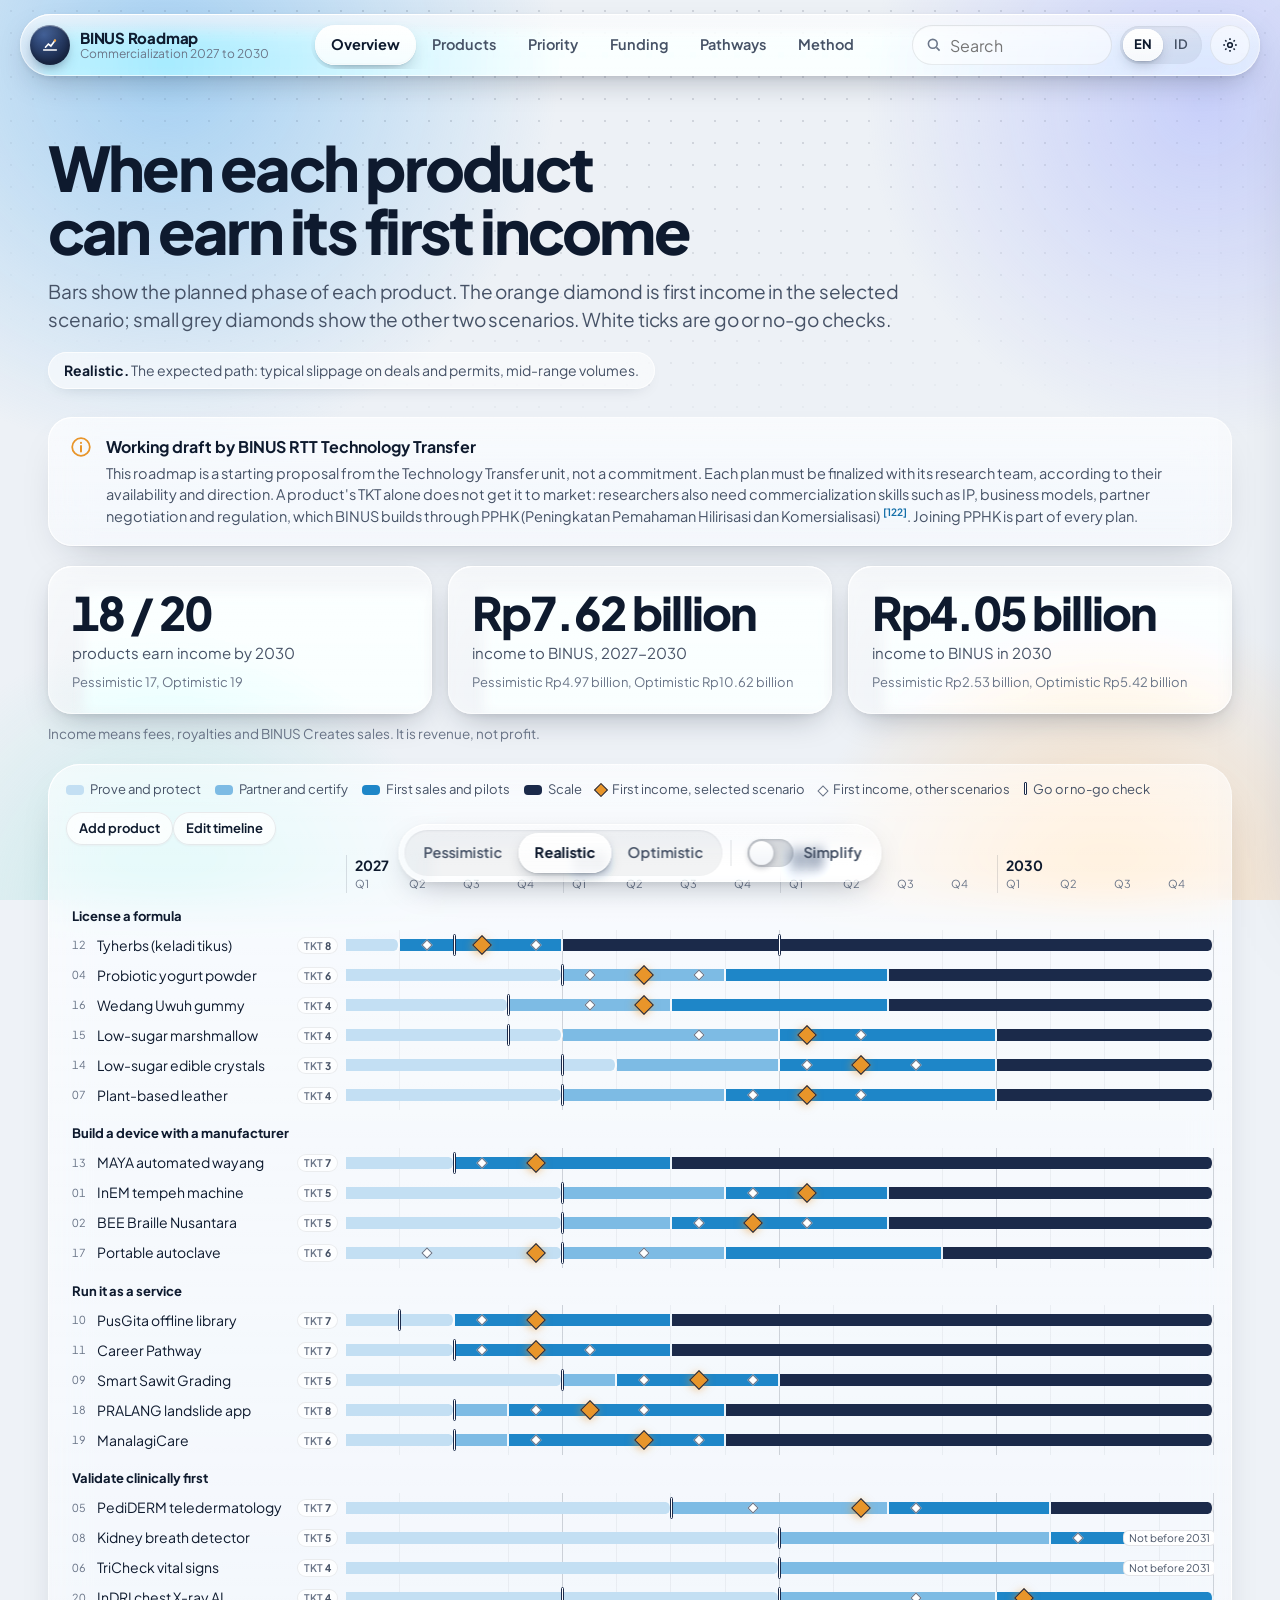
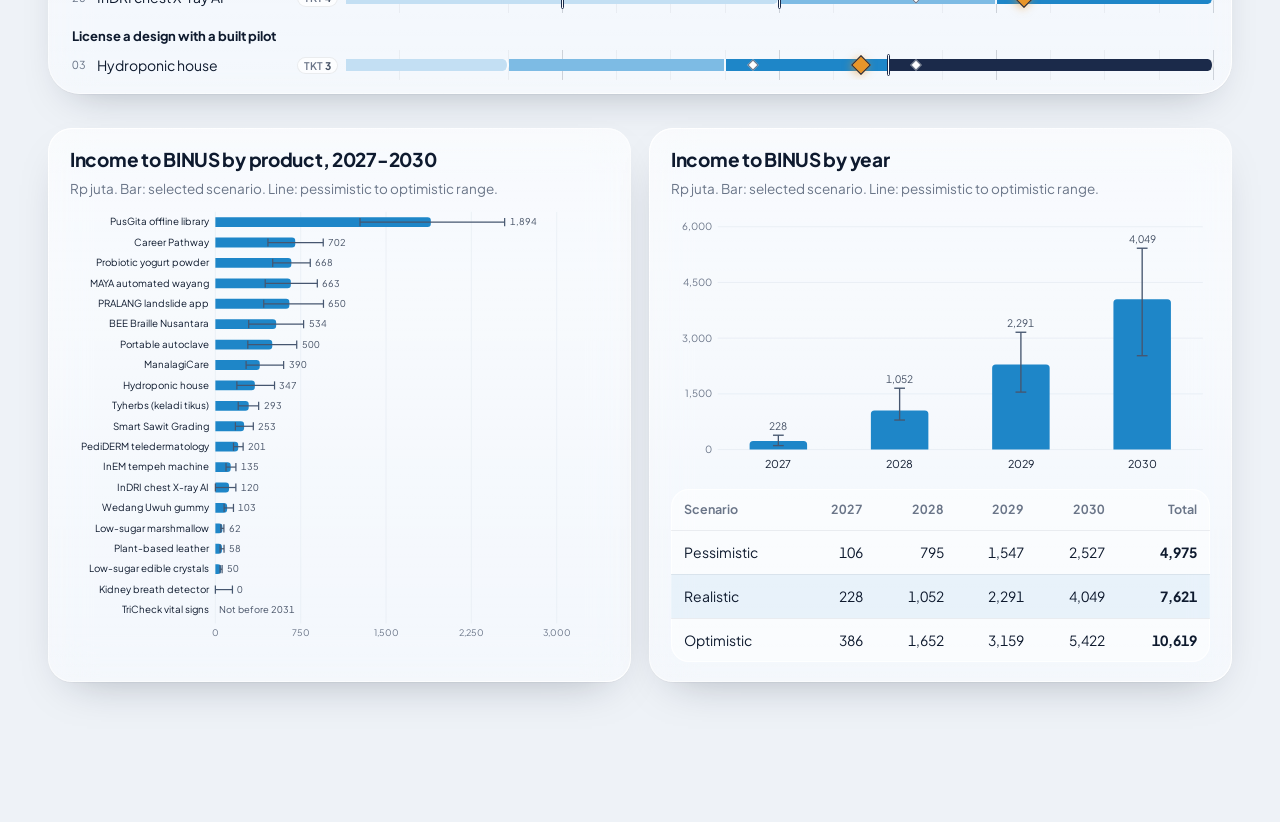
==== commit a84ba2b1: "Add files via upload" ====
--- a/index.html
+++ b/index.html
@@ -2,40 +2,47 @@
 <html lang="en">
 <head>
 <meta charset="utf-8">
-<meta name="viewport" content="width=device-width, initial-scale=1">
+<meta name="viewport" content="width=device-width, initial-scale=1, viewport-fit=cover">
 <title>BINUS commercialization roadmap 2027-2030</title>
-<meta name="description" content="Roadmap from prototype to market for 19 BINUS research products, 2027-2030.">
+<meta name="description" content="Roadmap from prototype to market for 20 BINUS research products, 2027-2030.">
 <meta name="robots" content="noindex, nofollow">
 <meta name="theme-color" content="#1B2A4A">
 <meta property="og:title" content="BINUS commercialization roadmap 2027-2030">
-<meta property="og:description" content="19 research products, five pathways to market.">
+<meta property="og:description" content="20 research products, five pathways to market.">
 <meta property="og:type" content="website">
 <link rel="icon" href="/favicon.svg" type="image/svg+xml">
 <link rel="preload" href="/assets/fonts/plus-jakarta-sans.153fc85b70.woff2" as="font" type="font/woff2" crossorigin>
-<link rel="stylesheet" href="/assets/app.f332391e59.css">
+<link rel="stylesheet" href="/assets/app.a797f0945e.css">
 </head>
 <body>
-<div class="bg" aria-hidden="true"></div>
-<header class="top"><div class="top-in">
- <div class="row1">
-  <a class="brand" href="#/overview"><span class="mark" aria-hidden="true"><svg viewBox="0 0 20 20" width="18" height="18" fill="none" stroke="#fff" stroke-width="1.8" stroke-linecap="round"><path d="M3 15.5h14"/><path d="M5 12.5l3.2-3.6 2.8 2.2L15.5 5"/><circle cx="15.5" cy="5" r="1.2" fill="#E8952A" stroke="none"/></svg></span><span class="bt"><b id="b-title"></b><span id="b-sub"></span></span></a>
+<div class="bg" aria-hidden="true"><i class="orb o1"></i><i class="orb o2"></i><i class="orb o3"></i><i class="orb o4"></i><i class="dots"></i></div>
+<svg id="lq-defs" width="0" height="0" style="position:absolute;width:0;height:0" aria-hidden="true" focusable="false"><defs></defs></svg>
+<a class="skip" href="#main">Skip to content</a>
+<header class="nav lq" id="nav" data-bezel="22" data-refract="46">
+ <a class="brand" href="#/overview"><span class="mark" aria-hidden="true"><svg viewBox="0 0 20 20" width="18" height="18" fill="none" stroke="#fff" stroke-width="1.8" stroke-linecap="round"><path d="M3 15.5h14"/><path d="M5 12.5l3.2-3.6 2.8 2.2L15.5 5"/><circle cx="15.5" cy="5" r="1.3" fill="#F2A541" stroke="none"/></svg></span><span class="bt"><b id="b-title"></b><span id="b-sub"></span></span></a>
+ <nav class="tabs" id="tabs" aria-label="Views"></nav>
+ <div class="nav-r">
   <div class="search" role="search"><svg viewBox="0 0 20 20" fill="none" stroke="currentColor" stroke-width="2" aria-hidden="true"><circle cx="8.5" cy="8.5" r="5.5"/><path d="m13 13 4 4"/></svg><input id="q" type="search" autocomplete="off" role="combobox" aria-controls="sres" aria-expanded="false" aria-autocomplete="list"><div class="sres" id="sres" role="listbox"></div></div>
-  <div class="ctl"><div class="seg-ctl" id="langctl" role="group"></div><button type="button" class="iconbtn" data-act="settings" id="setbtn"></button></div>
+  <button type="button" class="iconbtn searchbtn" id="searchbtn" data-act="searchopen"><svg viewBox="0 0 20 20" fill="none" stroke="currentColor" stroke-width="2" aria-hidden="true"><circle cx="8.5" cy="8.5" r="5.5"/><path d="m13 13 4 4"/></svg></button>
+  <div class="seg-ctl sm" id="langctl" role="group"></div>
+  <button type="button" class="iconbtn" data-act="settings" id="setbtn"></button>
  </div>
- <div class="row2">
-  <nav class="tabs" id="tabs" aria-label="Views"></nav>
-  <button type="button" id="hiddenflag" class="hiddenflag" data-act="settings" hidden></button>
-  <div class="scen"><span id="scen-l"></span><div class="seg-ctl" id="scenctl" role="group"></div></div>
- </div>
-</div></header>
-<main id="main"></main>
+</header>
+<main id="main" tabindex="-1"></main>
+<div class="dock lq" id="dock" data-bezel="20" data-refract="40" role="region" aria-label="View controls">
+ <span class="sr" id="scen-l"></span>
+ <div class="seg-ctl" id="scenctl" role="group"></div>
+ <span class="dock-sep" aria-hidden="true"></span>
+ <button type="button" class="simple-sw" id="simplectl" data-act="simple" aria-pressed="false"><span class="sw" aria-hidden="true"><i></i></span><span class="lab"></span></button>
+ <button type="button" id="hiddenflag" class="hiddenflag" data-act="settings" hidden></button>
+</div>
 <aside class="panel" id="panel" role="dialog" aria-modal="true" aria-labelledby="panel-h"></aside>
 <div class="scrim" id="scrim"></div>
 <div id="tip" role="tooltip"></div>
 <div class="toast" id="toast" role="status" aria-live="polite"></div>
 <input type="file" id="importfile" accept="application/json,.json" hidden>
 <noscript><p style="padding:24px">This roadmap needs JavaScript. / Peta jalan ini membutuhkan JavaScript.</p></noscript>
-<script src="/assets/data.4dc0bbde4e.js"></script>
-<script src="/assets/app.517e30c5d6.js"></script>
+<script src="/assets/data.3d26266e69.js"></script>
+<script src="/assets/app.f202b84667.js"></script>
 </body>
 </html>
--- a/assets/app.a797f0945e.css
+++ b/assets/app.a797f0945e.css
@@ -0,0 +1,569 @@
+@font-face{font-family:"Jakarta";src:url(fonts/plus-jakarta-sans.153fc85b70.woff2) format("woff2");font-weight:200 800;font-style:normal;font-display:swap}
+:root{
+  --ink:#0E1A2E;--ink2:#465266;--ink3:#6A7588;
+  --navy:#1B2A4A;--navy2:#2A3F6A;--blue:#1E86C8;--blue-d:#136EA8;--sky:#E8F3FC;--orange:#E8952A;
+  --line:rgba(14,26,46,.11);--line2:rgba(14,26,46,.065);--track:rgba(14,26,46,.13);
+  --ph-prove:#C3DFF3;--ph-partner:#7DBBE4;--ph-sell:#1E86C8;--ph-scale:#1B2A4A;
+  --good:#1A7F55;--warn:#9A5B00;--bad:#B3261E;
+  --q-do:#1F9D6B;--q-partner:#1E86C8;--q-small:#E8952A;--q-park:#8A96A8;
+  --r-xl:32px;--r-lg:24px;--r-md:18px;--r-sm:12px;
+  --g-fill:linear-gradient(180deg,rgba(255,255,255,.66),rgba(255,255,255,.44));
+  --g-shadow:inset 0 0 0 1px rgba(255,255,255,.5),0 1px 1px rgba(14,26,46,.04),0 18px 44px -24px rgba(14,26,46,.34);
+  --g-shadow-hi:inset 0 0 0 1px rgba(255,255,255,.6),0 2px 4px rgba(14,26,46,.05),0 26px 60px -26px rgba(14,26,46,.45);
+  --spring:cubic-bezier(.3,1.3,.45,1);
+  --ease:cubic-bezier(.2,.8,.2,1);
+}
+*{box-sizing:border-box}
+html{-webkit-text-size-adjust:100%;scroll-padding-top:110px}
+body{overflow-x:clip;margin:0;font-family:"Jakarta",-apple-system,BlinkMacSystemFont,"Segoe UI",system-ui,sans-serif;color:var(--ink);background:#EEF2F7;font-size:16px;line-height:1.5;-webkit-font-smoothing:antialiased;text-rendering:optimizeLegibility;font-feature-settings:"ss01"}
+a{color:var(--blue-d);text-decoration-thickness:1px;text-underline-offset:3px}
+button,input,select,textarea{font:inherit;color:inherit}
+:focus-visible{outline:3px solid var(--blue);outline-offset:2px;border-radius:10px}
+.sr{position:absolute!important;width:1px;height:1px;overflow:hidden;clip:rect(0 0 0 0);white-space:nowrap}
+.skip{position:fixed;left:16px;top:-60px;z-index:100;background:var(--ink);color:#fff;padding:10px 16px;border-radius:12px;text-decoration:none}
+.skip:focus{top:16px}
+h1{font-size:clamp(36px,4.8vw,64px);line-height:1.03;letter-spacing:-.045em;font-weight:780;margin:0 0 14px;max-width:20ch;overflow-wrap:break-word;text-wrap:balance}
+h2{font-size:24px;line-height:1.2;letter-spacing:-.022em;font-weight:730;margin:0 0 8px}
+h3{font-size:17px;line-height:1.3;font-weight:700;margin:0 0 6px;letter-spacing:-.01em}
+h4{font-size:14.5px;font-weight:700;margin:12px 0 6px}
+p{margin:0 0 10px;max-width:76ch}
+.muted{color:var(--ink3)}
+.small{font-size:13.5px}
+.cite{font-size:.7em;vertical-align:super;line-height:0;text-decoration:none;margin-left:1px;font-weight:650}
+
+/* ---------- ambient background: soft light fields under the glass ---------- */
+.bg{position:fixed;inset:0;z-index:-1;overflow:hidden;background:#EDF1F6;pointer-events:none}
+.orb{position:absolute;border-radius:50%;will-change:transform}
+.o1{width:70vmax;height:70vmax;left:-22vmax;top:-30vmax;background:radial-gradient(circle,rgba(120,188,240,.62),rgba(120,188,240,0) 62%);animation:drift1 38s ease-in-out infinite alternate}
+.o2{width:60vmax;height:60vmax;right:-24vmax;top:-22vmax;background:radial-gradient(circle,rgba(160,172,255,.48),rgba(160,172,255,0) 62%);animation:drift2 44s ease-in-out infinite alternate}
+.o3{width:55vmax;height:55vmax;right:-14vmax;bottom:-28vmax;background:radial-gradient(circle,rgba(255,196,128,.52),rgba(255,196,128,0) 62%);animation:drift3 50s ease-in-out infinite alternate}
+.o4{width:50vmax;height:50vmax;left:-12vmax;bottom:-26vmax;background:radial-gradient(circle,rgba(132,222,214,.38),rgba(132,222,214,0) 62%);animation:drift2 56s ease-in-out infinite alternate-reverse}
+.dots{position:absolute;inset:0;background-image:radial-gradient(rgba(14,26,46,.13) 1px,transparent 1.3px);background-size:22px 22px;-webkit-mask-image:radial-gradient(ellipse 90% 70% at 50% 0%,#000 25%,transparent 78%);mask-image:radial-gradient(ellipse 90% 70% at 50% 0%,#000 25%,transparent 78%)}
+@keyframes drift1{to{transform:translate(8vmax,6vmax) scale(1.08)}}
+@keyframes drift2{to{transform:translate(-7vmax,5vmax) scale(.94)}}
+@keyframes drift3{to{transform:translate(-6vmax,-7vmax) scale(1.1)}}
+
+/* ---------- glass ---------- */
+.glass{position:relative;isolation:isolate;background:var(--g-fill);-webkit-backdrop-filter:blur(22px) saturate(1.8);backdrop-filter:blur(22px) saturate(1.8);border-radius:var(--r-lg);box-shadow:var(--g-shadow)}
+.glass::after{content:"";position:absolute;inset:0;border-radius:inherit;padding:1px;pointer-events:none;z-index:-1;background:linear-gradient(150deg,rgba(255,255,255,.98),rgba(255,255,255,.3) 26%,rgba(255,255,255,0) 50%,rgba(255,255,255,.25) 76%,rgba(255,255,255,.85));-webkit-mask:linear-gradient(#000 0 0) content-box,linear-gradient(#000 0 0);-webkit-mask-composite:xor;mask-composite:exclude}
+.glass::before{content:"";position:absolute;inset:0;border-radius:inherit;pointer-events:none;z-index:-1;background:radial-gradient(380px circle at var(--mx,50%) var(--my,-60%),rgba(255,255,255,.75),rgba(255,255,255,0) 62%);opacity:0;transition:opacity .45s var(--ease)}
+.glass:hover::before{opacity:1}
+.tw.glass::before,.tw.glass::after{display:none}
+.pad0{padding:0}
+
+/* liquid glass: thinner, clearer, with refracting edges (Chromium) and a bright rim */
+.lq{background:linear-gradient(180deg,rgba(255,255,255,.42),rgba(255,255,255,.2));-webkit-backdrop-filter:blur(10px) saturate(1.9) brightness(1.05);backdrop-filter:var(--lq,) blur(10px) saturate(1.9) brightness(1.05);box-shadow:inset 0 1px 0 rgba(255,255,255,.95),inset 0 -1px 0 rgba(255,255,255,.4),inset 0 0 0 1px rgba(255,255,255,.38),inset 0 0 22px rgba(255,255,255,.28),0 12px 32px -12px rgba(14,26,46,.34),0 2px 6px rgba(14,26,46,.06)}
+.lq-refract .lq{backdrop-filter:var(--lq,) blur(6px) saturate(2) brightness(1.06)}
+.glass.lq{background:linear-gradient(180deg,rgba(255,255,255,.5),rgba(255,255,255,.26))}
+
+/* ---------- floating navigation ---------- */
+.nav{position:fixed;top:14px;left:50%;transform:translateX(-50%);width:min(1240px,calc(100% - 28px));height:62px;z-index:40;display:flex;align-items:center;gap:12px;padding:0 10px 0 10px;border-radius:999px;view-transition-name:nav}
+.nav::after{content:"";position:absolute;inset:0;border-radius:inherit;pointer-events:none;background:linear-gradient(180deg,rgba(255,255,255,.55),rgba(255,255,255,0) 46%);opacity:.6;mix-blend-mode:soft-light}
+.brand{display:flex;align-items:center;gap:10px;min-width:0;text-decoration:none;color:inherit;flex:none;padding-right:4px}
+.brand .mark{width:40px;height:40px;flex:none;border-radius:50%;background:radial-gradient(circle at 35% 25%,#3C5A92,#1B2A4A 70%);box-shadow:inset 0 1px 0 rgba(255,255,255,.35),inset 0 -2px 6px rgba(0,0,0,.25),0 6px 14px -6px rgba(27,42,74,.7);display:grid;place-items:center}
+.brand .bt{display:flex;flex-direction:column;line-height:1.15;min-width:0}
+.brand b{font-size:15px;font-weight:760;letter-spacing:-.015em;white-space:nowrap}
+.brand .bt span{font-size:12px;color:var(--ink3);white-space:nowrap}
+.tabs{position:relative;display:flex;gap:0;margin:0 auto;overflow-x:auto;scrollbar-width:none;padding:4px;border-radius:999px}
+.tabs::-webkit-scrollbar{display:none}
+.tabs .tab-ind{position:absolute;top:0;left:0;border-radius:999px;background:linear-gradient(180deg,rgba(255,255,255,.98),rgba(255,255,255,.74));box-shadow:inset 0 0 0 .5px rgba(255,255,255,1),inset 0 -1px 2px rgba(14,26,46,.05),0 1px 2px rgba(14,26,46,.08),0 8px 20px -8px rgba(14,26,46,.4);z-index:0;will-change:transform,width}
+.tabs a{position:relative;z-index:1;display:block;padding:9px 16px;text-decoration:none;color:var(--ink2);font-weight:620;font-size:14.5px;white-space:nowrap;border-radius:999px;transition:color .25s}
+.tabs a:hover{color:var(--ink)}
+.tabs a[aria-current="page"]{color:var(--ink);font-weight:700}
+.nav-r{display:flex;align-items:center;gap:8px;flex:none}
+.search{position:relative;width:200px}
+.search input{width:100%;height:40px;border:0;border-radius:999px;padding:0 14px 0 38px;background:rgba(255,255,255,.5);box-shadow:inset 0 0 0 1px rgba(14,26,46,.08),inset 0 1px 2px rgba(14,26,46,.06);transition:background .25s,box-shadow .25s,width .35s var(--ease)}
+.search input:focus{background:rgba(255,255,255,.95);outline:none;box-shadow:0 0 0 4px rgba(30,134,200,.18),inset 0 0 0 1px rgba(30,134,200,.5)}
+.search svg{position:absolute;left:14px;top:12px;width:16px;height:16px;color:var(--ink3);pointer-events:none}
+.iconbtn.searchbtn{display:none}
+.sres{position:absolute;top:50px;right:0;width:min(420px,90vw);border-radius:22px;padding:8px;display:none;max-height:440px;overflow:auto;background:rgba(255,255,255,.86);-webkit-backdrop-filter:blur(28px) saturate(1.8);backdrop-filter:blur(28px) saturate(1.8);box-shadow:inset 0 0 0 1px rgba(255,255,255,.8),0 30px 60px -24px rgba(14,26,46,.5)}
+.sres.on{display:block;animation:pop .22s var(--ease)}
+.sres button{display:block;width:100%;text-align:left;border:0;background:none;padding:9px 12px;border-radius:14px;cursor:pointer}
+.sres button[aria-selected="true"],.sres button:hover{background:rgba(30,134,200,.1)}
+.sres .sn{font-weight:650}
+.sres .sm{display:block;font-size:12.5px;color:var(--ink3)}
+.sres .none{padding:10px;color:var(--ink3);font-size:14px}
+
+/* segmented controls with a liquid selection pill */
+.seg-ctl{position:relative;display:inline-flex;padding:3px;border-radius:999px;background:rgba(14,26,46,.06);box-shadow:inset 0 1px 2px rgba(14,26,46,.08)}
+.seg-ctl .thumb{position:absolute;top:0;left:0;border-radius:999px;background:linear-gradient(180deg,rgba(255,255,255,1),rgba(255,255,255,.8));box-shadow:inset 0 0 0 .5px #fff,0 1px 2px rgba(14,26,46,.14),0 6px 16px -6px rgba(14,26,46,.42);z-index:0;will-change:transform,width}
+.seg-ctl button{position:relative;z-index:1;border:0;background:none;padding:7px 14px;border-radius:999px;cursor:pointer;font-size:14px;font-weight:600;color:var(--ink2);white-space:nowrap;transition:color .25s}
+.seg-ctl button:hover{color:var(--ink)}
+.seg-ctl button[aria-pressed="true"]{color:var(--ink);font-weight:720}
+.seg-ctl.sm button{padding:6px 11px;font-size:13px}
+.iconbtn{height:40px;min-width:40px;border:0;border-radius:999px;background:rgba(255,255,255,.5);box-shadow:inset 0 0 0 1px rgba(14,26,46,.08);cursor:pointer;display:inline-flex;align-items:center;justify-content:center;gap:6px;padding:0 11px;font-size:14px;color:var(--ink);text-decoration:none;transition:background .25s,box-shadow .25s,transform .3s var(--spring)}
+.iconbtn:hover{background:rgba(255,255,255,.92);box-shadow:inset 0 0 0 1px rgba(14,26,46,.06),0 8px 18px -10px rgba(14,26,46,.5)}
+.iconbtn:active{transform:scale(.93)}
+.iconbtn svg{width:18px;height:18px}
+
+/* ---------- floating control dock ---------- */
+.dock{position:fixed;bottom:calc(18px + env(safe-area-inset-bottom));left:50%;transform:translateX(-50%);z-index:40;display:flex;align-items:center;gap:6px;padding:6px;border-radius:999px;view-transition-name:dock;max-width:calc(100% - 24px)}
+.dock .seg-ctl{background:rgba(14,26,46,.05)}
+.dock .seg-ctl button{padding:9px 16px;font-size:14.5px}
+.dock-sep{width:1px;height:26px;background:rgba(14,26,46,.12);margin:0 2px}
+.simple-sw{display:inline-flex;align-items:center;gap:10px;border:0;background:none;padding:6px 14px 6px 8px;border-radius:999px;cursor:pointer;font-weight:650;font-size:14.5px;color:var(--ink2);white-space:nowrap;transition:background .25s,color .25s}
+.simple-sw:hover{background:rgba(255,255,255,.55);color:var(--ink)}
+.sw{position:relative;width:46px;height:28px;border-radius:999px;background:rgba(14,26,46,.16);box-shadow:inset 0 1px 3px rgba(14,26,46,.18);transition:background .35s var(--ease);flex:none}
+.sw i{position:absolute;top:2px;left:2px;width:24px;height:24px;border-radius:999px;background:linear-gradient(180deg,#fff,#F2F5F9);box-shadow:0 2px 6px rgba(14,26,46,.32),inset 0 0 0 .5px rgba(14,26,46,.06);transition:transform .5s var(--spring),width .25s var(--ease)}
+.simple-sw:active .sw i{width:31px}
+.simple-sw[aria-pressed="true"]{color:var(--ink)}
+.simple-sw[aria-pressed="true"] .sw{background:linear-gradient(135deg,#2C9BDF,#1B5E9E)}
+.simple-sw[aria-pressed="true"] .sw i{transform:translateX(18px)}
+.simple-sw[aria-pressed="true"]:active .sw i{transform:translateX(11px)}
+.hiddenflag{font-size:13px;font-weight:650;color:var(--warn);border:0;background:rgba(232,149,42,.16);border-radius:999px;padding:7px 12px;cursor:pointer;white-space:nowrap}
+
+/* ---------- panel, toast, tooltip ---------- */
+.panel{position:fixed;top:12px;right:12px;bottom:12px;width:min(460px,calc(100% - 24px));z-index:60;border-radius:28px;transform:translateX(calc(100% + 40px));transition:transform .5s var(--spring);display:flex;flex-direction:column;background:rgba(255,255,255,.86);-webkit-backdrop-filter:blur(30px) saturate(1.8);backdrop-filter:blur(30px) saturate(1.8);box-shadow:inset 0 0 0 1px rgba(255,255,255,.8),0 40px 80px -30px rgba(14,26,46,.55)}
+.panel.on{transform:none}
+.panel-h{display:flex;align-items:center;justify-content:space-between;padding:18px 22px;border-bottom:1px solid var(--line2)}
+.panel-b{padding:16px 22px 30px;overflow:auto;flex:1}
+.scrim{position:fixed;inset:0;background:rgba(14,26,46,.16);-webkit-backdrop-filter:blur(4px);backdrop-filter:blur(4px);z-index:55;display:none}
+.scrim.on{display:block;animation:fade .3s}
+.chk{display:flex;gap:9px;align-items:flex-start;padding:4px 0;font-size:14.5px;cursor:pointer}
+.chk input{margin-top:3px;accent-color:var(--blue-d);width:16px;height:16px}
+.grp{font-size:13.5px;font-weight:700;margin:16px 0 4px}
+.toast{position:fixed;bottom:96px;left:50%;transform:translateX(-50%);background:rgba(14,26,46,.88);-webkit-backdrop-filter:blur(14px);backdrop-filter:blur(14px);color:#fff;padding:11px 20px;border-radius:999px;font-size:14px;font-weight:600;z-index:70;display:none;box-shadow:0 18px 40px -14px rgba(14,26,46,.6)}
+.toast.on{display:block;animation:rise .4s var(--spring)}
+#tip{position:fixed;z-index:80;pointer-events:none;background:rgba(14,26,46,.92);-webkit-backdrop-filter:blur(10px);backdrop-filter:blur(10px);color:#fff;font-size:13px;line-height:1.4;padding:9px 12px;border-radius:14px;max-width:320px;display:none;box-shadow:0 14px 30px -10px rgba(14,26,46,.6)}
+
+/* ---------- buttons and inputs ---------- */
+.btnrow{display:flex;gap:8px;flex-wrap:wrap;margin:10px 0;align-items:center}
+.btn{position:relative;isolation:isolate;text-decoration:none;display:inline-flex;align-items:center;justify-content:center;gap:6px;border:0;background:rgba(255,255,255,.62);-webkit-backdrop-filter:blur(12px);backdrop-filter:blur(12px);border-radius:999px;padding:9px 16px;cursor:pointer;font-size:14px;font-weight:650;color:var(--ink);box-shadow:inset 0 0 0 1px rgba(14,26,46,.09),inset 0 1px 0 rgba(255,255,255,.9),0 1px 2px rgba(14,26,46,.05);transition:background .25s,box-shadow .25s,transform .3s var(--spring)}
+.btn:hover{background:rgba(255,255,255,.95);box-shadow:inset 0 0 0 1px rgba(14,26,46,.07),0 10px 22px -12px rgba(14,26,46,.5)}
+.btn:active{transform:scale(.96)}
+.btn.primary{background:linear-gradient(180deg,#2A3F6A,#14213C);color:#fff;box-shadow:inset 0 1px 0 rgba(255,255,255,.22),0 10px 22px -12px rgba(14,26,46,.8)}
+.btn.primary:hover{background:linear-gradient(180deg,#324C7E,#182747)}
+.btn.ghost{background:transparent;box-shadow:none;color:var(--blue-d);padding:6px 10px;-webkit-backdrop-filter:none;backdrop-filter:none}
+.btn.ghost:hover{background:rgba(30,134,200,.1)}
+.btn.warn{color:var(--bad)}
+.btn.sm{padding:7px 13px;font-size:13px}
+.btn[disabled]{opacity:.45;cursor:not-allowed}
+.inp{width:100%;border:0;border-radius:var(--r-sm);padding:8px 11px;background:rgba(255,255,255,.72);font-size:14px;box-shadow:inset 0 0 0 1px rgba(14,26,46,.11);transition:box-shadow .2s,background .2s}
+.inp.num{width:96px;text-align:right;font-variant-numeric:tabular-nums}
+.inp.tiny{width:56px;text-align:center}
+select.inp{padding:8px 10px}
+.inp:focus{outline:none;background:#fff;box-shadow:0 0 0 4px rgba(30,134,200,.18),inset 0 0 0 1px rgba(30,134,200,.55)}
+.chip{display:inline-flex;align-items:center;font-size:13px;font-weight:620;color:var(--ink2);background:rgba(255,255,255,.6);box-shadow:inset 0 0 0 1px rgba(14,26,46,.08);border-radius:999px;padding:4px 11px;margin:0 6px 6px 0}
+
+/* ---------- page layout ---------- */
+main{max-width:1240px;margin:0 auto;padding:118px 28px 140px;outline:none}
+.vhead,.hero{display:flex;flex-direction:column;align-items:flex-start;gap:4px;margin:18px 0 28px}
+.vhead>div{max-width:900px}
+.lede{text-wrap:pretty;color:var(--ink2);font-size:19px;line-height:1.5;max-width:64ch;margin:0;letter-spacing:-.005em}
+.scen-note{display:inline-block;font-size:14px;color:var(--ink2);background:rgba(255,255,255,.55);-webkit-backdrop-filter:blur(14px);backdrop-filter:blur(14px);box-shadow:inset 0 0 0 1px rgba(255,255,255,.75),0 6px 18px -12px rgba(14,26,46,.3);border-radius:999px;padding:8px 16px;margin:14px 0 0;max-width:none}
+.scen-note b{color:var(--ink)}
+.disc{display:flex;gap:14px;padding:18px 22px;margin:0 0 20px}
+.disc svg{width:22px;height:22px;flex:none;color:var(--orange);margin-top:1px}
+.disc b{display:block;margin-bottom:4px}
+.disc p{margin:0;font-size:14.5px;color:var(--ink2);max-width:118ch}
+.disc-s{display:flex;gap:8px;align-items:flex-start;font-size:13px;color:var(--ink3);margin:12px 0 0;max-width:none}
+.disc-s svg{width:15px;height:15px;flex:none;color:var(--orange);margin-top:2px}
+.kpis{display:grid;grid-template-columns:repeat(3,minmax(0,1fr));gap:16px;margin:4px 0 10px}
+.kpi{padding:22px 24px;border-radius:var(--r-lg)}
+.kpi b{display:block;font-size:clamp(34px,3.6vw,48px);letter-spacing:-.04em;line-height:1.05;font-weight:780;font-variant-numeric:tabular-nums}
+.kpi span{display:block;color:var(--ink2);font-size:15px;margin-top:6px}
+.kpi em{display:block;font-style:normal;color:var(--ink3);font-size:13px;margin-top:8px}
+.note{font-size:13.5px;color:var(--ink3);margin:8px 0 0}
+.card{border-radius:var(--r-lg);padding:20px 22px}
+.card h2,.glass h2{font-size:19px;letter-spacing:-.015em}
+.two{display:grid;grid-template-columns:repeat(2,minmax(0,1fr));gap:18px}
+.sec{margin-top:34px}
+.h2{font-size:clamp(24px,2.6vw,32px);letter-spacing:-.03em;font-weight:760;margin:0 0 6px}
+.sub{color:var(--ink2);font-size:16px;margin:0 0 16px}
+
+/* ---------- timeline ---------- */
+.tlbox{padding:16px 18px 14px;margin-top:20px;border-radius:var(--r-xl)}
+.tlbar{display:flex;align-items:center;justify-content:space-between;gap:12px;flex-wrap:wrap;margin-bottom:10px}
+.legend{display:flex;gap:14px;flex-wrap:wrap;font-size:13px;color:var(--ink2);align-items:center}
+.legend i{display:inline-block;vertical-align:-1px;margin-right:6px}
+.lg-ph{width:18px;height:10px;border-radius:4px}
+.lg-d{width:10px;height:10px;transform:rotate(45deg);background:var(--orange);border:1.5px solid var(--navy)}
+.lg-o{width:8px;height:8px;transform:rotate(45deg);border:1.5px solid var(--ink3);background:#fff}
+.lg-g{width:3px;height:13px;background:#fff;border:1px solid var(--navy);border-radius:1px}
+.tlscroll{overflow-x:auto}
+.tl{min-width:900px}
+.tl-h,.tl-r{display:grid;grid-template-columns:280px 1fr;align-items:center}
+.tl-years{display:grid;grid-template-columns:repeat(4,1fr)}
+.tl-y{display:grid;grid-template-columns:repeat(4,1fr);border-left:1px solid var(--track)}
+.tl-y b{grid-column:1/-1;font-size:14px;padding-left:8px}
+.tl-y span{font-size:11px;color:var(--ink3);padding-left:8px}
+.tl-g{padding:14px 0 4px 6px;font-size:13px;font-weight:720;color:var(--ink)}
+.tl-r{border-radius:12px;transition:background .2s}
+.tl-r:hover{background:rgba(255,255,255,.7)}
+.tl-l{font-size:14px;padding:3px 8px 3px 6px;display:flex;gap:8px;align-items:center;min-width:0}
+.tl-l a{color:var(--ink);text-decoration:none;white-space:nowrap;overflow:hidden;text-overflow:ellipsis}
+.tl-l a:hover{text-decoration:underline}
+.tl-no{font-size:11px;color:var(--ink3);font-variant-numeric:tabular-nums;width:17px;flex:none}
+.tl-tkt{flex:none;margin-left:auto;font-size:10.5px;font-weight:720;color:var(--ink2);background:rgba(255,255,255,.75);box-shadow:inset 0 0 0 1px rgba(14,26,46,.08);border-radius:999px;padding:1px 7px;font-variant-numeric:tabular-nums}
+.tl-tkt::before{content:"TKT ";font-weight:600;color:var(--ink3)}
+.tl-ed{display:none;gap:2px;flex:none}
+.editing .tl-ed{display:inline-flex}
+.tl-ed button{width:24px;height:24px;border:0;box-shadow:inset 0 0 0 1px var(--line);background:rgba(255,255,255,.85);border-radius:8px;cursor:pointer;font-size:12px;line-height:1;color:var(--navy);padding:0}
+.tl-ed button:hover{background:#fff;box-shadow:inset 0 0 0 1px var(--blue)}
+.tl-t{position:relative;height:30px;background:repeating-linear-gradient(90deg,transparent 0,transparent calc(25% - 1px),var(--track) calc(25% - 1px),var(--track) 25%),repeating-linear-gradient(90deg,transparent 0,transparent calc(6.25% - 1px),rgba(14,26,46,.05) calc(6.25% - 1px),rgba(14,26,46,.05) 6.25%)}
+.tseg{position:absolute;top:9px;height:12px;border-right:2px solid rgba(255,255,255,.9)}
+.tseg.st{border-top-left-radius:6px;border-bottom-left-radius:6px}
+.tseg.en{border-top-right-radius:6px;border-bottom-right-radius:6px}
+.ph-prove{background:var(--ph-prove)}.ph-partner{background:var(--ph-partner)}.ph-sell{background:var(--ph-sell)}.ph-scale{background:var(--ph-scale)}
+.tgate{position:absolute;top:4px;width:3px;height:22px;margin-left:-2px;background:#fff;border:1px solid var(--navy);border-radius:2px;z-index:1}
+.tmile{position:absolute;top:8px;width:14px;height:14px;margin-left:-7px;transform:rotate(45deg);background:var(--orange);border:1.5px solid var(--navy);z-index:2;box-shadow:0 2px 8px rgba(232,149,42,.55)}
+.tmo{position:absolute;top:11px;width:8px;height:8px;margin-left:-4px;transform:rotate(45deg);background:#fff;border:1.5px solid var(--ink3);z-index:1}
+.tout{position:absolute;right:-2px;top:7px;font-size:10.5px;color:var(--ink2);background:#fff;border-radius:6px;padding:0 6px;line-height:16px;box-shadow:inset 0 0 0 1px var(--line)}
+.tl-r.hid{opacity:.45}
+.gshift{display:flex;align-items:center;gap:6px;font-size:13.5px}
+.gshift b{min-width:56px;text-align:center;font-variant-numeric:tabular-nums}
+
+/* ---------- charts ---------- */
+.chart svg{display:block;width:100%;height:auto}
+.chart text{font-family:inherit}
+.chart .lab{font-size:12px;fill:var(--ink)}
+.chart .val{font-size:11.5px;fill:var(--ink2);font-variant-numeric:tabular-nums}
+.chart .ax{font-size:11px;fill:var(--ink3)}
+.chart .hit{fill:transparent;cursor:default}
+.chart g.row:hover path.bar{fill:var(--blue-d)}
+
+/* ---------- tables ---------- */
+.tw{overflow-x:auto}
+.tw.glass{border-radius:var(--r-lg)}
+.tw:not(.glass){background:rgba(255,255,255,.5);border-radius:var(--r-md);box-shadow:inset 0 0 0 1px rgba(255,255,255,.8)}
+table{border-collapse:collapse;width:100%;font-size:14px}
+th,td{text-align:left;padding:11px 13px;border-bottom:1px solid var(--line2);vertical-align:top}
+th{font-size:12.5px;color:var(--ink3);font-weight:650;white-space:nowrap;letter-spacing:.005em}
+.glass table tr:last-child td{border-bottom:0}
+tbody tr{transition:background .15s}
+tbody tr:hover td{background:rgba(255,255,255,.55)}
+td.n,th.n{text-align:right;font-variant-numeric:tabular-nums;white-space:nowrap}
+tr.sel td{background:rgba(30,134,200,.08)}
+tr.grp-row td{background:rgba(30,134,200,.06);font-weight:720;font-size:13px}
+th button.sort{border:0;background:none;padding:0;font-weight:650;color:inherit;cursor:pointer;font-size:inherit;display:inline-flex;gap:4px;align-items:center}
+th button.sort[aria-sort]{color:var(--ink)}
+th button.sort[aria-sort]::after{content:"";border:4px solid transparent;border-top-color:currentColor;margin-top:4px}
+th button.sort[aria-sort="ascending"]::after{border-top-color:transparent;border-bottom-color:currentColor;margin-top:-4px}
+td.sc-col,th.sc-col{background:rgba(30,134,200,.06)}
+.qchip{display:inline-flex;align-items:center;gap:6px;font-size:12.5px;font-weight:680;padding:3px 10px 3px 8px;border-radius:999px;white-space:nowrap;background:rgba(255,255,255,.75);box-shadow:inset 0 0 0 1px rgba(14,26,46,.08)}
+.qchip::before{content:"";width:8px;height:8px;border-radius:50%}
+.q-do::before,.qdot.q-do{background:var(--q-do)}.q-partner::before,.qdot.q-partner{background:var(--q-partner)}.q-small::before,.qdot.q-small{background:var(--q-small)}.q-park::before,.qdot.q-park{background:var(--q-park)}
+.q-do{color:#14684A}.q-partner{color:#145A8C}.q-small{color:#8A5300}.q-park{color:#4C586B}
+.lv{display:inline-grid;place-items:center;width:26px;height:26px;border-radius:9px;font-weight:760;font-size:12.5px}
+.lv1{background:#E3EBF3;color:var(--ink2)}.lv2{background:#C3DFF3;color:var(--navy)}.lv3{background:#7DBBE4;color:var(--navy)}.lv4{background:#1E86C8;color:#fff}.lv5{background:#1B2A4A;color:#fff}
+table.basis td.crit{white-space:nowrap}
+table.basis select.inp{max-width:440px}
+table.rubric td{min-width:150px}
+
+/* ---------- priority ---------- */
+.prio{display:grid;grid-template-columns:minmax(0,560px) minmax(0,1fr);gap:20px;align-items:start}
+.qgrid4{display:grid;grid-template-columns:repeat(2,minmax(0,1fr));gap:14px}
+.qbox{padding:14px 16px;transition:transform .35s var(--spring),box-shadow .35s}
+.qbox:hover{transform:translateY(-2px);box-shadow:var(--g-shadow-hi)}
+.qbox h3{display:flex;align-items:center;gap:8px;margin-bottom:4px}
+.ctlbox{padding:14px 18px;margin-bottom:16px}
+.ctlbox label{font-size:14px}
+.rng{display:flex;align-items:center;gap:10px;flex-wrap:wrap}
+.rng input[type=range]{accent-color:var(--blue-d);width:220px}
+.wgrid{display:grid;grid-template-columns:repeat(2,minmax(0,1fr));gap:4px 18px;margin-top:8px}
+.wgrid div{display:flex;justify-content:space-between;align-items:center;gap:8px;font-size:13.5px}
+.wgrid input{width:90px;accent-color:var(--blue-d)}
+
+/* ---------- products ---------- */
+.pv{display:grid;grid-template-columns:286px minmax(0,1fr);gap:28px;align-items:start}
+.pmain{min-width:0}
+.plist{position:sticky;top:92px;max-height:calc(100vh - 200px);overflow:auto;padding:14px;border-radius:var(--r-lg);scrollbar-width:thin}
+.plist input,.plist select{margin-bottom:8px}
+.plist ul{list-style:none;margin:0;padding:0}
+.plist .pg{font-size:12.5px;font-weight:720;color:var(--ink);margin:14px 6px 4px}
+.plist a{display:flex;gap:8px;align-items:center;padding:7px 10px;border-radius:12px;color:var(--ink2);text-decoration:none;font-size:14px;line-height:1.3;transition:background .2s,color .2s}
+.plist a:hover{background:rgba(255,255,255,.8);color:var(--ink)}
+.plist a[aria-current="page"]{background:linear-gradient(180deg,#2A3F6A,#14213C);color:#fff;box-shadow:0 10px 22px -12px rgba(14,26,46,.8)}
+.plist a .tl-no{color:inherit;opacity:.65}
+.plist .pl-n{flex:1;min-width:0}
+.plist .pl-t{font-size:10.5px;font-weight:720;opacity:.7;font-variant-numeric:tabular-nums}
+.plist .pl-t::before{content:"TKT "}
+.plist a.hid{opacity:.5}
+.plist-sel{display:none}
+.ph{padding-bottom:6px;margin-bottom:6px}
+.ph-top{display:flex;justify-content:space-between;gap:14px;align-items:flex-start;flex-wrap:wrap}
+.ph h1{font-size:clamp(30px,3.6vw,48px);max-width:22ch;margin-top:6px}
+.ph .lead{color:var(--ink2);margin:0;font-size:16px}
+.facts{display:grid;grid-template-columns:repeat(4,minmax(0,1fr));gap:12px;margin-top:16px}
+.fact{padding:14px 16px;border-radius:var(--r-md)}
+.fact span{display:block;font-size:12.5px;color:var(--ink3)}
+.fact b{font-size:20px;letter-spacing:-.02em;font-variant-numeric:tabular-nums;display:block;margin:2px 0}
+.fact small{display:block;font-size:12.5px;color:var(--ink3)}
+.fact .qchip{margin-right:4px;vertical-align:3px}
+.nextact{margin-top:14px;font-size:15px;padding:12px 16px;border-radius:var(--r-md);background:rgba(255,255,255,.55);box-shadow:inset 3px 0 0 var(--orange),inset 0 0 0 1px rgba(255,255,255,.75);max-width:none}
+.ptabs{position:sticky;top:88px;z-index:5;display:flex;gap:2px;margin:18px 0 18px;overflow-x:auto;padding:5px;border-radius:999px;scrollbar-width:none}
+.ptabs::-webkit-scrollbar{display:none}
+.ptabs a{padding:8px 15px;text-decoration:none;color:var(--ink2);font-weight:620;font-size:14px;white-space:nowrap;border-radius:999px;transition:background .25s,color .25s,box-shadow .25s}
+.ptabs a:hover{background:rgba(255,255,255,.6);color:var(--ink)}
+.ptabs a[aria-selected="true"]{background:#fff;color:var(--ink);font-weight:700;box-shadow:0 1px 2px rgba(14,26,46,.1),0 8px 18px -10px rgba(14,26,46,.45)}
+.tp{display:none}.tp.on{display:block;animation:fadeup .4s var(--ease)}
+.tp>h2.ptitle{display:none}
+.qgrid{display:grid;grid-template-columns:70px repeat(4,minmax(0,1fr));gap:10px;margin-top:8px}
+.qgrid .yh{font-weight:740;font-size:15px;padding-top:10px}
+.qgrid .qh{font-size:12.5px;color:var(--ink3);text-align:left;padding-left:2px}
+.qc{border-radius:16px;padding:10px 12px 11px;font-size:13.5px;line-height:1.45;background:rgba(255,255,255,.66);box-shadow:inset 0 0 0 1px rgba(255,255,255,.85),0 1px 2px rgba(14,26,46,.04);position:relative;border-top:4px solid var(--line2)}
+.qc.ph-prove-b{border-top-color:var(--ph-prove)}.qc.ph-partner-b{border-top-color:var(--ph-partner)}.qc.ph-sell-b{border-top-color:var(--ph-sell)}.qc.ph-scale-b{border-top-color:var(--ph-scale)}
+.qc .pt{display:flex;justify-content:space-between;gap:6px;font-size:11px;color:var(--ink3);margin-bottom:4px}
+.qc .pt-tkt{font-weight:720;color:var(--ink)}
+.qc .qn{display:none}
+.qc .gt{display:block;margin-top:6px;font-size:12px;font-weight:650;color:var(--navy)}
+.qc .fi{display:block;margin-top:6px;font-size:12px;font-weight:650;color:#8A5300}
+.qc.mt{background:rgba(255,255,255,.3);color:var(--ink3)}
+.qc textarea{font-size:13px}
+.tkpath{display:flex;flex-wrap:wrap;align-items:stretch;gap:8px;margin-top:8px}
+.tk{min-width:150px;flex:1;padding:12px 14px;border-radius:var(--r-md);background:rgba(255,255,255,.66);box-shadow:inset 0 0 0 1px rgba(255,255,255,.85),0 8px 20px -14px rgba(14,26,46,.3);border-top:4px solid var(--line)}
+.tk span{display:block;font-size:12.5px;color:var(--ink3)}
+.tk b{display:block;font-size:19px;letter-spacing:-.02em}
+.tk small{display:block;font-size:12px;color:var(--ink3)}
+.tk.now{border-top-color:var(--orange)}
+.tk.ph-prove-t{border-top-color:var(--ph-prove)}.tk.ph-partner-t{border-top-color:var(--ph-partner)}.tk.ph-sell-t{border-top-color:var(--ph-sell)}.tk.ph-scale-t{border-top-color:var(--ph-scale)}
+.tk-arrow{align-self:center;width:10px;height:10px;border-top:2px solid var(--ink3);border-right:2px solid var(--ink3);transform:rotate(45deg);opacity:.45;margin:0 2px}
+.moved{margin-top:12px;font-size:13.5px}
+.moved li{margin:3px 0}
+ul.clean{margin:0;padding-left:18px}
+ul.clean li{margin:4px 0}
+.swot{display:grid;grid-template-columns:repeat(2,minmax(0,1fr));gap:14px}
+.swot>div{padding:14px 18px 14px}
+.swot h4{margin-top:2px}
+.sw-pros{box-shadow:var(--g-shadow),inset 0 4px 0 #7CC4A0}.sw-cons{box-shadow:var(--g-shadow),inset 0 4px 0 #C2CDD9}.sw-opps{box-shadow:var(--g-shadow),inset 0 4px 0 var(--ph-partner)}.sw-threats{box-shadow:var(--g-shadow),inset 0 4px 0 #E8B07A}
+.comps{display:grid;grid-template-columns:repeat(2,minmax(0,1fr));gap:14px}
+.comp{padding:16px 18px;display:flex;flex-direction:column;gap:7px;transition:transform .35s var(--spring),box-shadow .35s}
+.comp:hover{transform:translateY(-2px);box-shadow:var(--g-shadow-hi)}
+.comp h3{margin:0;font-size:16px}
+.st{font-size:12px;font-weight:680;padding:3px 10px;border-radius:999px;align-self:flex-start}
+.st-comm{background:#DDF0E6;color:#165C3A}.st-fail{background:#FBE3E1;color:#8A1C14}.st-res{background:#E1EEFA;color:#174E79}.st-pat{background:#E9EDF2;color:#46566F}.st-prog{background:#FFF0D6;color:#7A4800}.st-todo{background:#FFF0D6;color:#7A4800}
+.comp p{margin:0;font-size:14px}
+.comp .opp{background:rgba(232,149,42,.1);padding:9px 12px;border-radius:12px;font-size:14px;box-shadow:inset 3px 0 0 var(--orange)}
+.comp .opp b{display:block;font-size:12.5px;color:#7A4800}
+.kv{display:grid;grid-template-columns:160px 1fr;gap:8px 16px;font-size:15px}
+.kv dt{color:var(--ink3);font-size:13.5px}
+.kv dd{margin:0}
+.helix4{display:grid;grid-template-columns:repeat(4,minmax(0,1fr));gap:12px}
+.helix4>div{background:rgba(255,255,255,.66);border-radius:var(--r-md);padding:12px 14px;font-size:14px;box-shadow:inset 0 0 0 1px rgba(255,255,255,.85),0 8px 20px -14px rgba(14,26,46,.3)}
+.helix4 b{display:block;font-size:13px;margin-bottom:3px}
+.bar-need{height:10px;border-radius:5px;background:rgba(14,26,46,.08);position:relative;overflow:hidden;margin-top:4px;min-width:120px}
+.bar-need i{position:absolute;top:0;bottom:0;left:0}
+.bar-need i.aw{background:var(--navy)}
+.bar-need i.pi{background:var(--ph-partner)}
+.stream{border-radius:var(--r-md);padding:12px 16px;margin-bottom:12px;background:rgba(255,255,255,.62);box-shadow:inset 0 0 0 1px rgba(255,255,255,.85),0 8px 20px -14px rgba(14,26,46,.3)}
+.stream-h{display:flex;justify-content:space-between;gap:10px;flex-wrap:wrap;align-items:baseline}
+.sgrid{display:flex;gap:14px;flex-wrap:wrap;margin-top:8px;align-items:flex-end}
+.sgrid label{display:flex;flex-direction:column;font-size:12.5px;color:var(--ink3);gap:3px}
+.edited{font-size:11.5px;font-weight:680;color:var(--warn);background:#FFF0D6;border-radius:999px;padding:2px 9px;margin-left:6px;vertical-align:2px}
+.linklist{list-style:none;padding:0;margin:0}
+.linklist li{display:flex;justify-content:space-between;gap:10px;align-items:center;padding:10px 0;border-bottom:1px solid var(--line2)}
+.addrow{display:grid;grid-template-columns:1fr 1.4fr auto;gap:8px;margin-top:10px}
+.gtm4{display:grid;grid-template-columns:repeat(2,minmax(0,1fr));gap:14px}
+.gcard{padding:18px 20px 16px 60px}
+.gcard .gic{position:absolute;left:18px;top:18px;width:28px;height:28px;border-radius:50%;display:grid;place-items:center;font-size:13px;font-weight:760;color:#fff;background:radial-gradient(circle at 35% 25%,#3C5A92,#1B2A4A 70%);box-shadow:0 6px 12px -6px rgba(14,26,46,.6)}
+.gcard p{margin:0}
+.moves{list-style:none;padding:0;margin:8px 0 0;display:grid;grid-template-columns:repeat(auto-fit,minmax(220px,1fr));gap:12px}
+.moves li{padding:14px 16px;border-radius:var(--r-md);display:flex;flex-direction:column;gap:7px}
+.moves .when{align-self:flex-start;font-size:12.5px;font-weight:720;color:var(--blue-d);background:rgba(30,134,200,.12);border-radius:999px;padding:3px 10px}
+.skills{box-shadow:var(--g-shadow),inset 4px 0 0 var(--orange)}
+.drow{display:grid;grid-template-columns:1.3fr 1fr 1fr auto;gap:6px;margin-bottom:6px;align-items:center}
+.grow{display:grid;grid-template-columns:1fr 1.6fr auto;gap:6px;margin-bottom:6px;align-items:center}
+.frow{display:grid;grid-template-columns:110px 1fr;gap:8px;align-items:center;margin-bottom:6px;font-size:14px}
+
+/* ---------- add product ---------- */
+.addform{max-width:1000px}
+.addform fieldset{border:0;border-radius:var(--r-lg);padding:16px 20px 18px;margin:0 0 16px;background:var(--g-fill);-webkit-backdrop-filter:blur(22px);backdrop-filter:blur(22px);box-shadow:var(--g-shadow)}
+.addform legend{font-weight:740;font-size:15px;padding:4px 12px;background:rgba(255,255,255,.95);border-radius:999px;box-shadow:0 4px 12px -6px rgba(14,26,46,.3)}
+.fgrid{display:grid;grid-template-columns:repeat(2,minmax(0,1fr));gap:12px 18px}
+.fgrid .span2{grid-column:1/-1}
+.fld{display:flex;flex-direction:column;gap:5px;font-size:14px}
+.fld>span{font-weight:620;color:var(--ink2)}
+.fld small{color:var(--ink3);font-size:12.5px}
+.fld .chk{font-weight:400}
+.aferr{color:var(--bad);font-weight:620;min-height:1em}
+
+/* ---------- guide and method ---------- */
+.paths{display:grid;grid-template-columns:repeat(auto-fill,minmax(260px,1fr));gap:14px}
+.path{padding:18px 20px;transition:transform .35s var(--spring),box-shadow .35s}
+.path:hover{transform:translateY(-2px);box-shadow:var(--g-shadow-hi)}
+.path .who{font-size:13.5px;color:var(--ink3);margin-bottom:6px}
+.path ol{margin:8px 0 0;padding-left:20px;font-size:14px}
+.path ol li{margin:3px 0}
+.path .ex{font-size:13px;color:var(--ink2);margin-top:8px}
+.mtoc{padding:18px 24px;margin:0 0 26px;max-width:800px}
+.mtoc ol{margin:0;padding-left:20px;columns:2;column-gap:30px;font-size:14.5px}
+.mtoc li{margin:0 0 7px;break-inside:avoid}
+.method{max-width:900px}
+.method section{padding-top:6px;margin-bottom:24px;scroll-margin-top:110px}
+.method section.mdisc{padding:20px 24px;box-shadow:var(--g-shadow),inset 4px 0 0 var(--orange)}
+.method h2{font-size:22px;margin-bottom:8px}
+.method p{font-size:15.5px;line-height:1.65}
+#m-list{scroll-margin-top:110px}
+.srcs{list-style:none;padding:12px;margin:0;border-radius:var(--r-lg)}
+.srcs li{display:grid;grid-template-columns:42px 1fr;gap:6px;padding:7px 8px;border-radius:12px;font-size:14px;scroll-margin-top:110px}
+.srcs li.hl{background:#FFF0D6}
+.srcs .sn{color:var(--ink3);font-variant-numeric:tabular-nums;text-align:right}
+.srcs a{word-break:break-word}
+
+/* ---------- Simplify mode ---------- */
+.s-tag{display:inline-flex;align-items:center;gap:7px;font-size:13px;font-weight:700;color:var(--blue-d);background:rgba(30,134,200,.12);border-radius:999px;padding:5px 12px;margin-bottom:12px}
+.s-tag::before{content:"";width:7px;height:7px;border-radius:50%;background:var(--blue);box-shadow:0 0 0 4px rgba(30,134,200,.18)}
+.s-hero h1{max-width:19ch}
+.s-hero .chip{margin-bottom:4px}
+.s-kpis .kpi b{font-size:clamp(34px,3.7vw,52px);white-space:nowrap}
+.s-years{display:grid;grid-template-columns:repeat(5,minmax(0,1fr));gap:12px}
+.s-year{padding:16px 14px;border-radius:var(--r-lg);min-height:140px}
+.s-year-h{display:flex;align-items:baseline;justify-content:space-between;margin-bottom:12px}
+.s-year-h b{font-size:26px;letter-spacing:-.03em;font-weight:780}
+.s-year-h span{font-size:13px;font-weight:700;color:var(--ink3);background:rgba(255,255,255,.75);border-radius:999px;padding:2px 9px}
+.s-year.later{opacity:.82}
+.s-year-b{display:flex;flex-direction:column;gap:6px;align-items:flex-start}
+.pchip{display:inline-flex;align-items:center;gap:7px;font-size:13.5px;font-weight:620;color:var(--ink);text-decoration:none;background:rgba(255,255,255,.78);box-shadow:inset 0 0 0 1px rgba(14,26,46,.07),0 4px 10px -8px rgba(14,26,46,.4);border-radius:999px;padding:4px 12px 4px 4px;line-height:1.25;transition:transform .3s var(--spring),background .2s,box-shadow .25s}
+.pchip:hover{background:#fff;transform:translateY(-1px);box-shadow:inset 0 0 0 1px rgba(14,26,46,.05),0 10px 18px -10px rgba(14,26,46,.5)}
+.pchip-n{display:inline-grid;place-items:center;flex:none;min-width:24px;height:24px;border-radius:999px;font-size:11px;font-weight:760;color:#fff;background:radial-gradient(circle at 35% 25%,#3C5A92,#1B2A4A 70%);font-variant-numeric:tabular-nums}
+.chips{display:flex;flex-wrap:wrap;gap:7px;margin-top:10px}
+.s-groups{display:grid;grid-template-columns:repeat(2,minmax(0,1fr));gap:16px}
+.s-group{padding:20px 22px}
+.s-group-h{display:flex;align-items:center;gap:10px}
+.s-group-h h3{margin:0;font-size:19px;letter-spacing:-.02em}
+.s-group-h .cnt{margin-left:auto;font-size:28px;font-weight:780;letter-spacing:-.03em;color:var(--ink3)}
+.s-group p{color:var(--ink2);margin:6px 0 0}
+.qdot{display:inline-block;width:12px;height:12px;border-radius:50%;flex:none;box-shadow:0 0 0 4px rgba(255,255,255,.7)}
+.q-do-b{box-shadow:var(--g-shadow),inset 0 4px 0 var(--q-do)}.q-partner-b{box-shadow:var(--g-shadow),inset 0 4px 0 var(--q-partner)}.q-small-b{box-shadow:var(--g-shadow),inset 0 4px 0 var(--q-small)}.q-park-b{box-shadow:var(--g-shadow),inset 0 4px 0 var(--q-park)}
+.s-list{list-style:none;margin:12px 0 0;padding:0;display:grid;gap:6px}
+.s-list a{display:flex;gap:10px;align-items:flex-start;padding:8px 10px;border-radius:14px;text-decoration:none;color:var(--ink);transition:background .2s}
+.s-list a:hover{background:rgba(255,255,255,.75)}
+.s-list-t{display:flex;flex-direction:column}
+.s-list-t small{color:var(--ink2);font-size:13.5px;line-height:1.4}
+.s-steps{list-style:none;padding:0;margin:0;display:grid;grid-template-columns:repeat(3,minmax(0,1fr));gap:14px}
+.s-steps.col{grid-template-columns:1fr;max-width:820px}
+.s-steps li,.s-paths li{display:flex;gap:16px;align-items:flex-start;padding:20px 22px}
+.s-steps p,.s-paths p{margin:0;font-size:16px;line-height:1.55}
+.s-num{flex:none;display:grid;place-items:center;width:38px;height:38px;border-radius:50%;font-weight:780;font-size:16px;color:#fff;background:radial-gradient(circle at 35% 25%,#3C5A92,#1B2A4A 70%);box-shadow:0 8px 16px -8px rgba(14,26,46,.6)}
+.s-paths{list-style:none;padding:0;margin:0;display:grid;gap:14px;max-width:960px}
+.s-paths h3{font-size:19px;margin-bottom:4px}
+.s-prod{max-width:1000px}
+.s-nav{display:flex;align-items:center;gap:8px;margin:6px 0 4px;max-width:520px}
+.s-nav select{flex:1}
+.s-grid{display:grid;grid-template-columns:repeat(2,minmax(0,1fr));gap:14px;margin-bottom:14px}
+.s-cell{padding:18px 20px;border-radius:var(--r-lg)}
+.s-cell p{margin:6px 0 0;font-size:16px}
+.s-lab{display:block;font-size:13px;font-weight:680;color:var(--ink3);margin-bottom:6px}
+.s-big{display:block;font-size:clamp(26px,2.8vw,36px);letter-spacing:-.035em;font-weight:780;line-height:1.1}
+.meter{display:flex;gap:4px;margin:4px 0 2px}
+.meter i{flex:1;height:10px;border-radius:5px;background:rgba(14,26,46,.1)}
+.meter i.on{background:linear-gradient(90deg,#57AEE6,#1E86C8)}
+.meter i.on:nth-child(n+7){background:linear-gradient(90deg,#1E86C8,#1B2A4A)}
+.s-row{display:grid;grid-template-columns:190px 1fr;gap:14px;align-items:start;padding:18px 22px;margin-bottom:14px}
+.s-row h3{display:flex;align-items:center;gap:10px;font-size:19px;margin:0 0 4px}
+.s-row p{margin:0;font-size:16px;color:var(--ink2)}
+.s-row .s-step{color:var(--ink);font-size:18px;font-weight:600;letter-spacing:-.01em}
+.s-bars{padding:10px 12px;display:grid;gap:2px}
+.s-bar{display:grid;grid-template-columns:220px 1fr 120px;gap:14px;align-items:center;padding:10px 12px;border-radius:14px;text-decoration:none;color:var(--ink);transition:background .2s}
+.s-bar:hover{background:rgba(255,255,255,.7)}
+.s-bar-l{font-weight:640;white-space:nowrap;overflow:hidden;text-overflow:ellipsis}
+.s-bar-t{height:12px;border-radius:6px;background:rgba(14,26,46,.08);overflow:hidden}
+.s-bar-t i{display:block;height:100%;border-radius:6px;background:linear-gradient(90deg,#57AEE6,#1B2A4A);transform-origin:left center}
+.s-bar-v{text-align:right;font-variant-numeric:tabular-nums;font-weight:650}
+.s-foot{display:flex;align-items:center;justify-content:space-between;gap:16px;flex-wrap:wrap;margin-top:34px;padding-top:18px;border-top:1px solid var(--line)}
+.s-foot .disc-s{margin:0;flex:1;min-width:260px}
+
+/* ---------- motion ---------- */
+@keyframes growx{from{transform:scaleX(0)}to{transform:scaleX(1)}}
+@keyframes growy{from{transform:scaleY(0)}to{transform:scaleY(1)}}
+@keyframes pop{from{opacity:0;transform:translateY(-4px) scale(.98)}to{opacity:1;transform:none}}
+@keyframes popd{from{opacity:0;transform:rotate(45deg) scale(.3)}to{opacity:1;transform:rotate(45deg) scale(1)}}
+@keyframes fade{from{opacity:0}to{opacity:1}}
+@keyframes fadeup{from{opacity:0;transform:translateY(8px)}to{opacity:1;transform:none}}
+@keyframes rise{from{opacity:0;transform:translate(-50%,12px) scale(.96)}to{opacity:1;transform:translate(-50%,0)}}
+.enter .vhead,.enter .hero,.enter .ph{animation:fadeup .6s var(--ease) both}
+.enter .kpis>*,.enter .s-years>*,.enter .s-groups>*,.enter .s-steps>*,.enter .s-grid>*,.enter .s-paths>*{animation:fadeup .6s var(--ease) both}
+.enter .kpis>:nth-child(2),.enter .s-years>:nth-child(2),.enter .s-groups>:nth-child(2),.enter .s-steps>:nth-child(2),.enter .s-grid>:nth-child(2),.enter .s-paths>:nth-child(2){animation-delay:.06s}
+.enter .kpis>:nth-child(3),.enter .s-years>:nth-child(3),.enter .s-groups>:nth-child(3),.enter .s-steps>:nth-child(3),.enter .s-grid>:nth-child(3),.enter .s-paths>:nth-child(3){animation-delay:.12s}
+.enter .s-years>:nth-child(4),.enter .s-groups>:nth-child(4),.enter .s-grid>:nth-child(4),.enter .s-paths>:nth-child(4){animation-delay:.18s}
+.enter .s-years>:nth-child(5),.enter .s-paths>:nth-child(5){animation-delay:.24s}
+.enter .tseg{transform-origin:left center;animation:growx .8s var(--ease) both}
+.enter .tmile{animation:popd .5s .5s var(--spring) both}
+.enter .chart path.bar{transform-box:fill-box;transform-origin:left center;animation:growx .8s var(--ease) both}
+.enter .chart path.vb{transform-box:fill-box;transform-origin:center bottom;animation:growy .8s var(--ease) both}
+.enter .s-bar-t i,.enter .meter i.on{transform-origin:left center;animation:growx .9s .15s var(--ease) both}
+::view-transition-old(root){animation:.22s var(--ease) both vt-out}
+::view-transition-new(root){animation:.34s var(--ease) both vt-in}
+@keyframes vt-out{to{opacity:0;transform:scale(.992)}}
+@keyframes vt-in{from{opacity:0;transform:translateY(6px)}}
+
+/* ---------- responsive ---------- */
+@media (max-width:1240px){
+  .brand .bt{display:none}
+  .prio{grid-template-columns:1fr}
+}
+@media (max-width:1180px){
+  .helix4{grid-template-columns:repeat(2,minmax(0,1fr))}
+  .facts{grid-template-columns:repeat(2,minmax(0,1fr))}
+  .s-years{grid-template-columns:repeat(3,minmax(0,1fr))}
+}
+@media (max-width:1060px){
+  .search{width:150px}
+  .tabs a{padding:9px 12px;font-size:14px}
+}
+@media (max-width:900px){
+  html{scroll-padding-top:20px}
+  .nav{position:absolute;top:10px;height:auto;flex-wrap:wrap;border-radius:28px;padding:8px;gap:6px;width:calc(100% - 20px)}
+  .brand .bt{display:flex}
+  .brand .bt span{display:none}
+  .nav-r{margin-left:auto}
+  .tabs{order:3;width:100%;margin:0;justify-content:flex-start}
+  .search{display:none;order:4;width:100%}
+  .nav.searching .search{display:block;position:absolute;left:8px;right:8px;top:calc(100% + 8px);width:auto}
+  .nav.searching .search input{height:46px;background:rgba(255,255,255,.92);box-shadow:0 0 0 4px rgba(30,134,200,.18),0 18px 40px -16px rgba(14,26,46,.5)}
+  .nav.searching .sres{top:54px}
+  .iconbtn.searchbtn{display:inline-flex}
+  .sres{left:0;right:0;width:auto}
+  main{padding:142px 14px 120px}
+  .pv{grid-template-columns:1fr}
+  .plist{display:none}
+  .plist-sel{display:flex;margin-bottom:12px;width:100%}
+  .ptabs{top:8px}
+  .two,.comps,.gtm4,.s-groups,.s-grid,.s-steps{grid-template-columns:1fr}
+  .kpis{grid-template-columns:1fr}
+  .qgrid{grid-template-columns:1fr}
+  .qgrid .qh{display:none}
+  .qgrid .yh{padding-top:12px}
+  .qc .qn{display:inline;font-weight:650;color:var(--ink2);margin-right:4px}
+  .tl-h,.tl-r{grid-template-columns:170px 1fr}
+  .tl{min-width:760px}
+  .lede{font-size:17px}
+  .s-years{grid-template-columns:repeat(2,minmax(0,1fr))}
+  .s-row{grid-template-columns:1fr;gap:4px}
+  .s-bar{grid-template-columns:1fr 100px;grid-template-areas:"l v" "t t";row-gap:6px}
+  .s-bar-l{grid-area:l}.s-bar-t{grid-area:t}.s-bar-v{grid-area:v}
+  .dock .seg-ctl button{padding:8px 12px;font-size:13.5px}
+}
+@media (max-width:600px){
+  .swot,.helix4,.qgrid4,.facts{grid-template-columns:1fr}
+  .kv{grid-template-columns:1fr}
+  .addrow{grid-template-columns:1fr}
+  .fgrid{grid-template-columns:1fr}
+  .mtoc ol{columns:1}
+  .tk-arrow{display:none}
+  .s-years{grid-template-columns:1fr}
+  .dock{gap:2px;padding:5px;bottom:calc(10px + env(safe-area-inset-bottom))}
+  .dock .seg-ctl button{padding:8px 10px;font-size:13px}
+  .simple-sw{padding:5px 6px}
+  .simple-sw .lab{position:absolute;width:1px;height:1px;overflow:hidden;clip:rect(0 0 0 0)}
+  .dock-sep{margin:0}
+  .hiddenflag{display:none}
+}
+@media (prefers-reduced-motion:reduce){
+  *,*::before,*::after{animation:none!important;transition:none!important}
+  ::view-transition-group(*),::view-transition-old(*),::view-transition-new(*){animation:none!important}
+}
+@media print{
+  .bg,.nav,.dock,.panel,.scrim,.plist,.plist-sel,.ptabs,.btnrow,.noprint,.tl-ed,#tip,.skip{display:none!important}
+  body{background:#fff}
+  main{padding:0;max-width:none}
+  .pv{display:block}
+  .glass,.lq,.card,.fact,.helix4>div,.stream,.qc,.tk,.addform fieldset{background:#fff!important;-webkit-backdrop-filter:none!important;backdrop-filter:none!important;box-shadow:none!important;border:1px solid #D5E1EC!important}
+  .glass::after,.glass::before{display:none}
+  .tp{display:block!important;break-inside:auto;margin-bottom:18px}
+  .tp>h2.ptitle{display:block;margin-top:14px}
+  .tlscroll{overflow:visible}
+  .tl{min-width:0}
+  a{color:var(--ink)}
+  .qc,.comp,.stream,.gcard{break-inside:avoid}
+}
